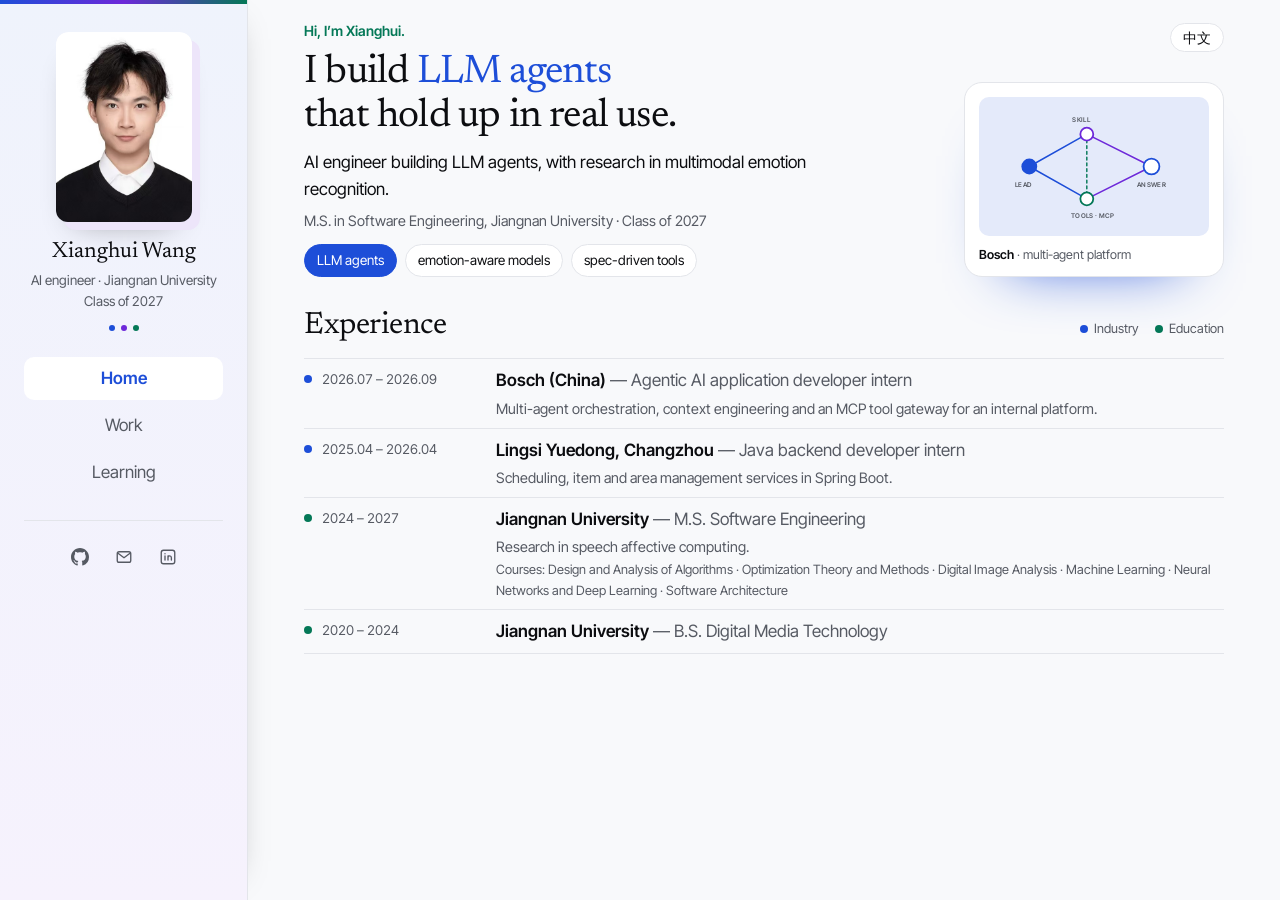
==== index.html @ aaf3a1ec "first manual deploy" ====
<!DOCTYPE html><html lang="en"><head><meta charSet="utf-8"/><link rel="preconnect" href="/" crossorigin=""/><meta name="viewport" content="width=device-width, initial-scale=1"/><link rel="preload" as="image" href="/_next/static/media/portrait.1y5gtfrmp4_jw.jpg"/><link rel="stylesheet" href="/_next/static/chunks/1bu5n1dl63166.css" data-precedence="next"/><link rel="stylesheet" href="/_next/static/chunks/2dbycb2woa4p3.css" data-precedence="next"/><link rel="stylesheet" href="/_next/static/chunks/1-n52dgrf9e6_.css" data-precedence="next"/><link rel="preload" as="script" fetchPriority="low" href="/_next/static/chunks/0hy5urf737ouz.js"/><script src="/_next/static/chunks/2rnhiyucowdvh.js" async=""></script><script src="/_next/static/chunks/0s7mvllxht1mo.js" async=""></script><script src="/_next/static/chunks/turbopack-3-ry682tkyiqk.js" async=""></script><script src="/_next/static/chunks/0umf92h1sb77c.js" async=""></script><script src="/_next/static/chunks/3n5uqfmtfquo1.js" async=""></script><script src="/_next/static/chunks/3w274arkrlxxl.js" async=""></script><script src="/_next/static/chunks/0nka3k83-12p7.js" async=""></script><meta name="theme-color" content="#f8f9fb" media="(prefers-color-scheme: light)"/><meta name="theme-color" content="#0a0b0e" media="(prefers-color-scheme: dark)"/><title>Xianghui Wang</title><meta name="description" content="Xianghui Wang — AI engineer building LLM agents, with research in multimodal emotion recognition. M.S. student in Software Engineering at Jiangnan University, graduating in 2027."/><link rel="canonical" href="https://qingyuxingzhe.github.io/"/><link rel="alternate" hrefLang="en" href="https://qingyuxingzhe.github.io/"/><link rel="alternate" hrefLang="zh-CN" href="https://qingyuxingzhe.github.io/zh/"/><meta property="og:title" content="Xianghui Wang"/><meta property="og:description" content="Xianghui Wang — AI engineer building LLM agents, with research in multimodal emotion recognition. M.S. student in Software Engineering at Jiangnan University, graduating in 2027."/><meta property="og:url" content="https://qingyuxingzhe.github.io/"/><meta property="og:site_name" content="Xianghui Wang"/><meta property="og:locale" content="en_US"/><meta property="og:locale:alternate" content="zh_CN"/><meta property="og:type" content="website"/><meta name="twitter:card" content="summary"/><meta name="twitter:title" content="Xianghui Wang"/><meta name="twitter:description" content="Xianghui Wang — AI engineer building LLM agents, with research in multimodal emotion recognition. M.S. student in Software Engineering at Jiangnan University, graduating in 2027."/><link rel="icon" href="/favicon.ico?favicon.117ezoe8m31dk.ico" sizes="48x48" type="image/x-icon"/><script src="/_next/static/chunks/0cz1d0mv5g_q7.js" noModule=""></script></head><body><div hidden=""><!--$--><!--/$--></div><a href="#main" class="skip-link">Skip to content</a><div class="Asfdza_shell"><aside class="Asfdza_side"><div class="Asfdza_sideIn"><a class="Asfdza_id" href="/"><span class="Asfdza_photo"><img alt="Portrait of Xianghui Wang" width="410" height="574" decoding="async" data-nimg="1" style="color:transparent" src="/_next/static/media/portrait.1y5gtfrmp4_jw.jpg"/></span><span><span class="Asfdza_name">Xianghui Wang</span><span class="Asfdza_role">AI engineer · Jiangnan University<br/>Class of 2027</span><span class="Asfdza_dots" aria-hidden="true"><i></i><i></i><i></i></span></span></a><nav aria-label="Main"><ul class="Asfdza_menu"><li><a aria-current="page" href="/">Home</a></li><li><a href="/work/">Work</a></li><li><a href="/learning/">Learning</a></li></ul></nav><ul class="Asfdza_contact" aria-label="Contact"><li><a href="https://github.com/Qingyuxingzhe" aria-label="GitHub" title="GitHub" rel="me"><svg width="18" height="18" aria-hidden="true" focusable="false" viewBox="0 0 16 16" fill="currentColor"><path d="M8 0C3.58 0 0 3.58 0 8c0 3.54 2.29 6.53 5.47 7.59.4.07.55-.17.55-.38 0-.19-.01-.82-.01-1.49-2.01.37-2.53-.49-2.69-.94-.09-.23-.48-.94-.82-1.13-.28-.15-.68-.52-.01-.53.63-.01 1.08.58 1.23.82.72 1.21 1.87.87 2.33.66.07-.52.28-.87.51-1.07-1.78-.2-3.64-.89-3.64-3.95 0-.87.31-1.59.82-2.15-.08-.2-.36-1.02.08-2.12 0 0 .67-.21 2.2.82.64-.18 1.32-.27 2-.27.68 0 1.36.09 2 .27 1.53-1.04 2.2-.82 2.2-.82.44 1.1.16 1.92.08 2.12.51.56.82 1.27.82 2.15 0 3.07-1.87 3.75-3.65 3.95.29.25.54.73.54 1.48 0 1.07-.01 1.93-.01 2.2 0 .21.15.46.55.38A8.01 8.01 0 0 0 16 8c0-4.42-3.58-8-8-8z"></path></svg></a></li><li><button type="button" class="Asfdza_copy" aria-label="Email 1598369548@qq.com, click to copy" data-copy-email="true"><svg width="18" height="18" aria-hidden="true" focusable="false" viewBox="0 0 24 24" fill="none" stroke="currentColor" stroke-width="1.8" stroke-linecap="round" stroke-linejoin="round"><rect x="3" y="5" width="18" height="14" rx="2.5"></rect><path d="m4 7 8 6 8-6"></path></svg><span class="Asfdza_tip" aria-hidden="true">1598369548@qq.com</span><span class="sr-only" role="status"></span></button></li><li><a href="https://www.linkedin.com/in/%E7%A5%A5%E8%BE%89-%E7%8E%8B-2358bb412/" aria-label="LinkedIn" title="LinkedIn" rel="me"><svg width="18" height="18" aria-hidden="true" focusable="false" viewBox="0 0 24 24" fill="none" stroke="currentColor" stroke-width="1.8" stroke-linecap="round" stroke-linejoin="round"><rect x="3" y="3" width="18" height="18" rx="3"></rect><path d="M8 10.5V16M8 7.6v.1M12 16v-5.5M12 13c0-1.5 1-2.5 2.3-2.5S16.5 11.3 16.5 13v3"></path></svg></a></li></ul></div></aside><div class="Asfdza_content"><div class="Asfdza_topbar"><a class="Asfdza_lang" aria-label="Read this page in Chinese" hrefLang="zh-CN" data-lang-switch="true" href="/zh/">中文</a></div><main id="main"><section class="rCrioW_hero" aria-labelledby="hero-title"><div><p class="rCrioW_eyebrow">Hi, I’m Xianghui.</p><h1 id="hero-title" class="rCrioW_title"><span class="sr-only">I build LLM agents, emotion-aware models and spec-driven tools that hold up in real use.</span><span aria-hidden="true">I build<!-- --> <span class="rCrioW_rot"><span class="rCrioW_in">LLM agents</span><span class="rCrioW_word">emotion-aware models</span><span class="rCrioW_word">spec-driven tools</span></span><br/>that hold up in real use.</span></h1><p class="rCrioW_positioning">AI engineer building LLM agents, with research in multimodal emotion recognition.</p><p class="rCrioW_school">M.S. in Software Engineering, Jiangnan University · Class of 2027</p><div class="rCrioW_chips" role="group" aria-label="What I build"><button type="button" aria-pressed="true">LLM agents</button><button type="button" aria-pressed="false">emotion-aware models</button><button type="button" aria-pressed="false">spec-driven tools</button></div></div><div class="rCrioW_panel"><div class="rCrioW_scene rCrioW_on"><svg viewBox="0 0 320 200" preserveAspectRatio="xMidYMid slice" aria-hidden="true"><rect width="320" height="200" fill="var(--tint1)"></rect><g fill="none" stroke-width="2" stroke-linecap="round"><path stroke="var(--c1)" d="M70 100 L150 55 M70 100 L150 145"></path><path stroke="var(--c2)" d="M150 55 L240 100 M150 145 L240 100"></path><path stroke="var(--c3)" stroke-dasharray="4 4" d="M150 55 L150 145"></path></g><circle cx="70" cy="100" r="11" fill="var(--c1)"></circle><circle cx="150" cy="55" r="9" fill="var(--surface)" stroke="var(--c2)" stroke-width="2.5"></circle><circle cx="150" cy="145" r="9" fill="var(--surface)" stroke="var(--c3)" stroke-width="2.5"></circle><circle cx="240" cy="100" r="11" fill="var(--surface)" stroke="var(--c1)" stroke-width="2.5"></circle><text class="ApdiJa_lbl" x="50" y="128">LEAD</text><text class="ApdiJa_lbl" x="130" y="38">SKILL</text><text class="ApdiJa_lbl" x="128" y="172">TOOLS · MCP</text><text class="ApdiJa_lbl" x="220" y="128">ANSWER</text></svg><p class="rCrioW_cap"><b>Bosch</b> · <!-- -->multi-agent platform</p></div><div class="rCrioW_scene"><svg viewBox="0 0 320 200" preserveAspectRatio="xMidYMid slice" aria-hidden="true"><rect width="320" height="200" fill="var(--tint1)"></rect><path fill="none" stroke="var(--c1)" stroke-width="2.2" stroke-linecap="round" d="M0 100 C20 70 35 130 55 100 S90 60 110 100 140 140 160 100 195 55 215 100 250 140 270 100 300 75 320 100"></path><path fill="none" stroke="var(--c2)" stroke-width="2.2" stroke-linecap="round" d="M0 108 C40 100 70 112 110 106 S170 70 200 120 260 110 320 104"></path><circle cx="200" cy="112" r="5" fill="var(--c3)"></circle><text class="ApdiJa_lbl" x="16" y="34">HOW IT SOUNDS</text><text class="ApdiJa_lbl" x="16" y="182">WHAT IS SAID</text></svg><p class="rCrioW_cap"><b>CASER</b> · <!-- -->where tone and words disagree</p></div><div class="rCrioW_scene"><svg viewBox="0 0 320 200" preserveAspectRatio="xMidYMid slice" aria-hidden="true"><rect width="320" height="200" fill="var(--tint1)"></rect><g fill="none" stroke-width="2" stroke-linecap="round" stroke-linejoin="round"><rect x="24" y="60" width="74" height="80" rx="8" stroke="var(--c1)"></rect><rect x="124" y="60" width="74" height="80" rx="8" stroke="var(--c2)"></rect><rect x="224" y="60" width="74" height="80" rx="8" stroke="var(--c3)"></rect><path stroke="var(--muted)" d="M98 100h26M198 100h26"></path><path stroke="var(--c1)" d="M38 82h46M38 98h36M38 114h42"></path><path stroke="var(--c2)" d="M140 96l8 8 16-18"></path><path stroke="var(--c3)" d="M240 96l8 8 16-18"></path></g><text class="ApdiJa_lbl" x="44" y="160">SPEC</text><text class="ApdiJa_lbl" x="142" y="160">TASKS</text><text class="ApdiJa_lbl" x="243" y="160">TESTS</text></svg><p class="rCrioW_cap"><b>How I work</b> · <!-- -->spec → tasks → tests</p></div></div></section><section class="rCrioW_experience" aria-labelledby="experience-title"><div class="rCrioW_experienceHead"><h2 id="experience-title" class="rCrioW_h2">Experience</h2><p class="rCrioW_legend"><span class="rCrioW_industry">Industry</span><span class="rCrioW_education">Education</span></p></div><ul class="rCrioW_timeline"><li class="rCrioW_industry"><span class="rCrioW_when">2026.07 – 2026.09</span><div><b>Bosch (China)</b> <span class="rCrioW_role">— <!-- -->Agentic AI application developer intern</span><p>Multi-agent orchestration, context engineering and an MCP tool gateway for an internal platform.</p></div></li><li class="rCrioW_industry"><span class="rCrioW_when">2025.04 – 2026.04</span><div><b>Lingsi Yuedong, Changzhou</b> <span class="rCrioW_role">— <!-- -->Java backend developer intern</span><p>Scheduling, item and area management services in Spring Boot.</p></div></li><li class="rCrioW_education"><span class="rCrioW_when">2024 – 2027</span><div><b>Jiangnan University</b> <span class="rCrioW_role">— <!-- -->M.S. Software Engineering</span><p>Research in speech affective computing.</p><p class="rCrioW_courses">Courses: Design and Analysis of Algorithms · Optimization Theory and Methods · Digital Image Analysis · Machine Learning · Neural Networks and Deep Learning · Software Architecture</p></div></li><li class="rCrioW_education"><span class="rCrioW_when">2020 – 2024</span><div><b>Jiangnan University</b> <span class="rCrioW_role">— <!-- -->B.S. Digital Media Technology</span></div></li></ul></section><!--$--><!--/$--></main></div></div><script id="_R_">(globalThis["TURBOPACK"] || (globalThis["TURBOPACK"] = [])).push({"otherChunks":["static/chunks/0hy5urf737ouz.js","static/chunks/2rnhiyucowdvh.js","static/chunks/0s7mvllxht1mo.js"],"runtimeModuleIds":[94553]});</script><script src="/_next/static/chunks/0hy5urf737ouz.js" async=""></script><script>(self.__next_f=self.__next_f||[]).push([0])</script><script>self.__next_f.push([1,"1:\"$Sreact.fragment\"\n2:\"/_next/static/chunks/0umf92h1sb77c.js\"\n3:I[39756,[\"$2\"],\"default\"]\n4:I[37457,[\"$2\"],\"default\"]\n5:\"/_next/static/chunks/3n5uqfmtfquo1.js\"\n6:\"/_next/static/chunks/3w274arkrlxxl.js\"\n7:I[22016,[\"$2\",\"$5\",\"$6\"],\"\"]\n8:I[5500,[\"$2\",\"$5\",\"$6\"],\"Image\"]\n9:I[42724,[\"$2\",\"$5\",\"$6\"],\"Nav\"]\na:I[52020,[\"$2\",\"$5\",\"$6\"],\"CopyEmail\"]\nb:I[41885,[\"$2\",\"$5\",\"$6\"],\"LangSwitch\"]\n13:I[68027,[\"$2\"],\"default\",1]\n:HL[\"/_next/static/chunks/1bu5n1dl63166.css\",\"style\"]\n:HL[\"/_next/static/chunks/2dbycb2woa4p3.css\",\"style\"]\n:HC[\"/\",\"\"]\n:HL[\"/_next/static/chunks/1-n52dgrf9e6_.css\",\"style\"]\n10:[[\"children\",{\"s\":\"__PAGE__\",\"h\":512,\"d\":{\"r\":\"$L11\",\"p\":false,\"v\":null}}]]\ne:[[\"children\",{\"s\":\"(en)\",\"h\":512,\"d\":{\"r\":\"$Lf\",\"p\":false,\"v\":null},\"c\":\"$Q10\"}]]\n0:{\"P\":null,\"c\":[\"\",\"\"],\"q\":\"\",\"i\":false,\"t\":{\"t\":{\"s\":\"\",\"h\":528,\"d\":{\"r\":[\"$\",\"$1\",\"c\",{\"children\":[[[\"$\",\"link\",\"0\",{\"rel\":\"stylesheet\",\"href\":\"/_next/static/chunks/1bu5n1dl63166.css\",\"precedence\":\"next\",\"crossOrigin\":\"$undefined\",\"nonce\":\"$undefined\"}],[\"$\",\"script\",\"script-0\",{\"src\":\"/_next/static/chunks/0umf92h1sb77c.js\",\"async\":true,\"nonce\":\"$undefined\"}]],[\"$\",\"html\",null,{\"lang\":\"en\",\"children\":[\"$\",\"body\",null,{\"children\":[\"$\",\"$L3\",null,{\"parallelRouterKey\":\"children\",\"error\":\"$undefined\",\"errorStyles\":\"$undefined\",\"errorScripts\":\"$undefined\",\"template\":[\"$\",\"$L4\",null,{}],\"templateStyles\":\"$undefined\",\"templateScripts\":\"$undefined\",\"notFound\":[[[\"$\",\"a\",null,{\"href\":\"#main\",\"className\":\"skip-link\",\"children\":\"Skip to content\"}],[\"$\",\"div\",null,{\"className\":\"Asfdza_shell\",\"children\":[[\"$\",\"aside\",null,{\"className\":\"Asfdza_side\",\"children\":[\"$\",\"div\",null,{\"className\":\"Asfdza_sideIn\",\"children\":[[\"$\",\"$L7\",null,{\"href\":\"/\",\"className\":\"Asfdza_id\",\"children\":[[\"$\",\"span\",null,{\"className\":\"Asfdza_photo\",\"children\":[\"$\",\"$L8\",null,{\"src\":{\"src\":\"/_next/static/media/portrait.1y5gtfrmp4_jw.jpg\",\"width\":410,\"height\":574,\"blurWidth\":6,\"blurHeight\":8,\"blurDataURL\":\"[data-uri]\"},\"alt\":\"Portrait of Xianghui Wang\",\"sizes\":\"136px\",\"priority\":true}]}],[\"$\",\"span\",null,{\"children\":[[\"$\",\"span\",null,{\"className\":\"Asfdza_name\",\"children\":\"Xianghui Wang\"}],[\"$\",\"span\",null,{\"className\":\"Asfdza_role\",\"children\":[\"AI engineer · Jiangnan University\",[\"$\",\"br\",null,{}],\"Class of 2027\"]}],[\"$\",\"span\",null,{\"className\":\"Asfdza_dots\",\"aria-hidden\":\"true\",\"children\":[[\"$\",\"i\",null,{}],[\"$\",\"i\",null,{}],[\"$\",\"i\",null,{}]]}]]}]]}],[\"$\",\"$L9\",null,{\"locale\":\"en\"}],[\"$\",\"ul\",null,{\"className\":\"Asfdza_contact\",\"aria-label\":\"Contact\",\"children\":[[\"$\",\"li\",null,{\"children\":[\"$\",\"a\",null,{\"href\":\"https://github.com/Qingyuxingzhe\",\"aria-label\":\"GitHub\",\"title\":\"GitHub\",\"rel\":\"me\",\"children\":[\"$\",\"svg\",null,{\"width\":18,\"height\":18,\"aria-hidden\":true,\"focusable\":false,\"viewBox\":\"0 0 16 16\",\"fill\":\"currentColor\",\"children\":[\"$\",\"path\",null,{\"d\":\"M8 0C3.58 0 0 3.58 0 8c0 3.54 2.29 6.53 5.47 7.59.4.07.55-.17.55-.38 0-.19-.01-.82-.01-1.49-2.01.37-2.53-.49-2.69-.94-.09-.23-.48-.94-.82-1.13-.28-.15-.68-.52-.01-.53.63-.01 1.08.58 1.23.82.72 1.21 1.87.87 2.33.66.07-.52.28-.87.51-1.07-1.78-.2-3.64-.89-3.64-3.95 0-.87.31-1.59.82-2.15-.08-.2-.36-1.02.08-2.12 0 0 .67-.21 2.2.82.64-.18 1.32-.27 2-.27.68 0 1.36.09 2 .27 1.53-1.04 2.2-.82 2.2-.82.44 1.1.16 1.92.08 2.12.51.56.82 1.27.82 2.15 0 3.07-1.87 3.75-3.65 3.95.29.25.54.73.54 1.48 0 1.07-.01 1.93-.01 2.2 0 .21.15.46.55.38A8.01 8.01 0 0 0 16 8c0-4.42-3.58-8-8-8z\"}]}]}]}],[\"$\",\"li\",null,{\"children\":[\"$\",\"$La\",null,{\"locale\":\"en\",\"email\":\"1598369548@qq.com\"}]}],[\"$\",\"li\",null,{\"children\":[\"$\",\"a\",null,{\"href\":\"https://www.linkedin.com/in/%E7%A5%A5%E8%BE%89-%E7%8E%8B-2358bb412/\",\"aria-label\":\"LinkedIn\",\"title\":\"LinkedIn\",\"rel\":\"me\",\"children\":[\"$\",\"svg\",null,{\"width\":18,\"height\":18,\"aria-hidden\":true,\"focusable\":false,\"viewBox\":\"0 0 24 24\",\"fill\":\"none\",\"stroke\":\"currentColor\",\"strokeWidth\":\"1.8\",\"strokeLinecap\":\"round\",\"strokeLinejoin\":\"round\",\"children\":[[\"$\",\"rect\",null,{\"x\":\"3\",\"y\":\"3\",\"width\":\"18\",\"height\":\"18\",\"rx\":\"3\"}],[\"$\",\"path\",null,{\"d\":\"M8 10.5V16M8 7.6v.1M12 16v-5.5M12 13c0-1.5 1-2.5 2.3-2.5S16.5 11.3 16.5 13v3\"}]]}]}]}]]}]]}]}],[\"$\",\"div\",null,{\"className\":\"Asfdza_content\",\"children\":[[\"$\",\"div\",null,{\"className\":\"Asfdza_topbar\",\"children\":[\"$\",\"$Lb\",null,{\"locale\":\"en\",\"home\":true}]}],\"$Lc\"]}]]}]],[\"$Ld\"]],\"forbidden\":\"$undefined\",\"unauthorized\":\"$undefined\"}]}]}]]}],\"p\":false,\"v\":null},\"c\":\"$Qe\"},\"h\":{\"r\":\"$L12\",\"p\":false,\"v\":null}},\"m\":\"$undefined\",\"G\":[\"$13\",[\"$L14\"]],\"S\":true,\"r\":\"$undefined\",\"s\":\"$undefined\",\"a\":\"$undefined\",\"l\":\"$undefined\",\"p\":\"$undefined\",\"d\":\"$undefined\",\"b\":\"WrzhSjqEbuqi_wZ57VYuS\"}\n18:\"/_next/static/chunks/0nka3k83-12p7.js\"\n19:I[92349,[\"$2\",\"$5\",\"$6\",\"$18\"],\"Hero\"]\n1a:I[97367,[\"$2\"],\"OutletBoundary\"]\n1b:\"$Sreact.suspense\"\n1d:\"ViewportBoundary\"\n1e:I[97367,[\"$2\"],\"$1d\"]\n20:\"MetadataBoundary\"\n21:I[97367,[\"$2\"],\"$20\"]\nc:[\"$\",\"main\",null,{\"id\":\"main\",\"children\":[\"$\",\"section\",null,{\"style\":{\"padding\":\"3rem 0\"},\"children\":[[\"$\",\"h1\",null,{\"children\":\"Page not found\"}],[\"$\",\"p\",null,{\"children\":\"The page you’re looking for doesn’t exist or has moved.\"}],[\"$\",\"p\",null,{\"children\":[\"$\",\"$L7\",null,{\"href\":\"/\",\"children\":\"Back to home\"}]}],[\"$\",\"div\",null,{\"lang\":\"zh-CN\",\"children\":[[\"$\",\"h2\",null,{\"children\":\"页面不存在\"}],[\"$\",\"p\",null,{\"children\":\"你要找的页面不存在，或者已经移动。\"}],[\"$\",\"p\",null,{\"children\":[\"$\",\"$L7\",null,{\"href\":\"/zh/\",\"children\":\"返回中文首页\"}]}]]}]]}]}]\nd:[\"$\",\"link\",\"0\",{\"rel\":\"stylesheet\",\"href\":\"/_next/static/chunks/2dbycb2woa4p3.css\",\"precedence\":\"next\",\"crossOrigin\":\"$undefined\",\"nonce\":\"$undefined\"}]\nf:[\"$\",\"$1\",\"c\",{\"children\":[[[\"$\",\"link\",\"0\",{\"rel\":\"stylesheet\",\"href\":\"/_next/static/chunks/2dbycb2woa4p3.css\",\"precedence\":\"next\",\"crossOrigin\":\"$undefined\",\"nonce\":\"$undefined\"}],[\"$\",\"script\",\"script-0\",{\"src\":\"/_next/static/chunks/3n5uqfmtfquo1.js\",\"async\":true,\"nonce\":\"$undefined\"}],[\"$\",\"script\",\"script-1\",{\"src\":\"/_next/static/chunks/3w274arkrlxxl.js\",\"async\":true,\"nonce\":\"$undefined\"}]],[[\"$\",\"a\",null,{\"href\":\"#main\",\"className\":\"skip-link\",\"children\":\"Skip to content\"}],[\"$\",\"div\",null,{\"className\":\"Asfdza_shell\",\"children\":[[\"$\",\"aside\",null,{\"className\":\"Asfdza_side\",\"children\":[\"$\",\"div\",null,{\"className\":\"Asfdza_sideIn\",\"children\":[[\"$\",\"$L7\",null,{\"href\":\"/\",\"className\":\"Asfdza_id\",\"children\":[[\"$\",\"span\",null,{\"className\":\"Asfdza_photo\",\"children\":[\"$\",\"$L8\",null,{\"src\":\"$0:t:t:d:r:props:children:1:props:children:props:children:props:notFound:0:1:props:children:0:props:children:props:children:0:props:children:0:props:children:props:src\",\"alt\":\"Portrait of Xianghui Wang\",\"sizes\":\"136px\",\"priority\":true}]}],[\"$\",\"span\",null,{\"children\":[[\"$\",\"span\",null,{\"className\":\"Asfdza_name\",\"children\":\"Xianghui Wang\"}],[\"$\",\"span\",null,{\"className\":\"Asfdza_role\",\"children\":[\"AI engineer · Jiangnan University\",[\"$\",\"br\",null,{}],\"Class of 2027\"]}],[\"$\",\"span\",null,{\"className\":\"Asfdza_dots\",\"aria-hidden\":\"true\",\"children\":[[\"$\",\"i\",null,{}],[\"$\",\"i\",null,{}],[\"$\",\"i\",null,{}]]}]]}]]}],[\"$\",\"$L9\",null,{\"locale\":\"en\"}],[\"$\",\"ul\",null,{\"className\":\"Asfdza_contact\",\"aria-label\":\"Contact\",\"children\":[[\"$\",\"li\",null,{\"children\":[\"$\",\"a\",null,{\"href\":\"https://github.com/Qingyuxingzhe\",\"aria-label\":\"GitHub\",\"title\":\"GitHub\",\"rel\":\"me\",\"children\":[\"$\",\"svg\",null,{\"width\":18,\"height\":18,\"aria-hidden\":true,\"focusable\":false,\"viewBox\":\"0 0 16 16\",\"fill\":\"currentColor\",\"children\":[\"$\",\"path\",null,{\"d\":\"M8 0C3.58 0 0 3.58 0 8c0 3.54 2.29 6.53 5.47 7.59.4.07.55-.17.55-.38 0-.19-.01-.82-.01-1.49-2.01.37-2.53-.49-2.69-.94-.09-.23-.48-.94-.82-1.13-.28-.15-.68-.52-.01-.53.63-.01 1.08.58 1.23.82.72 1.21 1.87.87 2.33.66.07-.52.28-.87.51-1.07-1.78-.2-3.64-.89-3.64-3.95 0-.87.31-1.59.82-2.15-.08-.2-.36-1.02.08-2.12 0 0 .67-.21 2.2.82.64-.18 1.32-.27 2-.27.68 0 1.36.09 2 .27 1.53-1.04 2.2-.82 2.2-.82.44 1.1.16 1.92.08 2.12.51.56.82 1.27.82 2.15 0 3.07-1.87 3.75-3.65 3.95.29.25.54.73.54 1.48 0 1.07-.01 1.93-.01 2.2 0 .21.15.46.55.38A8.01 8.01 0 0 0 16 8c0-4.42-3.58-8-8-8z\"}]}]}]}],[\"$\",\"li\",null,{\"children\":[\"$\",\"$La\",null,{\"locale\":\"en\",\"email\":\"1598369548@qq.com\"}]}],[\"$\",\"li\",null,{\"children\":[\"$\",\"a\",null,{\"href\":\"https://www.linkedin.com/in/%E7%A5%A5%E8%BE%89-%E7%8E%8B-2358bb412/\",\"aria-label\":\"LinkedIn\",\"title\":\"LinkedIn\",\"rel\":\"me\",\"children\":[\"$\",\"svg\",null,{\"width\":18,\"height\":18,\"aria-hidden\":true,\"focusable\":false,\"viewBox\":\"0 0 24 24\",\"fill\":\"none\",\"stroke\":\"currentColor\",\"strokeWidth\":\"1.8\",\"strokeLinecap\":\"round\",\"strokeLinejoin\":\"round\",\"children\":[[\"$\",\"rect\",null,{\"x\":\"3\",\"y\":\"3\",\"width\":\"18\",\"height\":\"18\",\"rx\":\"3\"}],[\"$\",\"path\",null,{\"d\":\"M8 10.5V16M8 7.6v.1M12 16v-5.5M12 13c0-1.5 1-2.5 2.3-2.5S16.5 11.3 16.5 13v3\"}]]}]}]}]]}]]}]}],[\"$\",\"div\",null,{\"className\":\"Asfdza_content\",\"children\":[[\"$\",\"div\",null,{\"className\":\"Asfdza_topbar\",\"children\":[\"$\",\"$Lb\",null,{\"locale\":\"en\",\"home\":false}]}],[\"$\",\"main\",null,{\"id\":\"main\",\"children\":[\"$\",\"$L3\",null,{\"parallelRouterKey\":\"children\",\"error\":\"$undefined\",\"errorStyles\":\"$undefined\",\"errorScripts\":\"$undefined\",\"template\":[\"$\",\"$L4\",null,{}],\"templateStyles\":\"$undefined\",\"templateScripts\":\"$undefined\",\"notFound\":[[[\"$\",\"a\",null,{\"href\":\"#main\",\"className\":\"skip-link\",\"children\":\"Skip to content\"}],[\"$\",\"div\",null,{\"className\":\"Asfdza_shell\",\"children\":[[\"$\",\"aside\",null,{\"className\":\"Asfdza_side\",\"children\":[\"$\",\"div\",null,{\"className\":\"Asfdza_sideIn\",\"children\":[[\"$\",\"$L7\",null,{\"href\":\"/\",\"className\":\"Asfdza_id\",\"children\":[[\"$\",\"span\",null,{\"className\":\"Asfdza_photo\",\"children\":[\"$\",\"$L8\",null,{\"src\":\"$0:t:t:d:r:props:children:1:props:children:props:children:props:notFound:0:1:props:children:0:props:children:props:children:0:props:children:0:props:children:props:src\",\"alt\":\"Portrait of Xianghui Wang\",\"sizes\":\"136px\",\"priority\":true}]}],[\"$\",\"span\",null,{\"children\":[[\"$\",\"span\",null,{\"className\":\"Asfdza_name\",\"children\":\"Xianghui Wang\"}],[\"$\",\"span\",null,{\"className\":\"Asfdza_role\",\"children\":[\"AI engineer · Jiangnan University\",[\"$\",\"br\",null,{}],\"Class of 2027\"]}],[\"$\",\"span\",null,{\"className\":\"Asfdza_dots\",\"aria-hidden\":\"true\",\"children\":[[\"$\",\"i\",null,{}],[\"$\",\"i\",null,{}],[\"$\",\"i\",null,{}]]}]]}]]}],[\"$\",\"$L9\",null,{\"locale\":\"en\"}],[\"$\",\"ul\",null,{\"className\":\"Asfdza_contact\",\"aria-label\":\"Contact\",\"children\":[[\"$\",\"li\",null,{\"children\":[\"$\",\"a\",null,{\"href\":\"https://github.com/Qingyuxingzhe\",\"aria-label\":\"GitHub\",\"title\":\"GitHub\",\"rel\":\"me\",\"children\":[\"$\",\"svg\",null,{\"width\":18,\"height\":18,\"aria-hidden\":true,\"focusable\":false,\"viewBox\":\"0 0 16 16\",\"fill\":\"currentColor\",\"children\":[\"$\",\"path\",null,{\"d\":\"M8 0C3.58 0 0 3.58 0 8c0 3.54 2.29 6.53 5.47 7.59.4.07.55-.17.55-.38 0-.19-.01-.82-.01-1.49-2.01.37-2.53-.49-2.69-.94-.09-.23-.48-.94-.82-1.13-.28-.15-.68-.52-.01-.53.63-.01 1.08.58 1.23.82.72 1.21 1.87.87 2.33.66.07-.52.28-.87.51-1.07-1.78-.2-3.64-.89-3.64-3.95 0-.87.31-1.59.82-2.15-.08-.2-.36-1.02.08-2.12 0 0 .67-.21 2.2.82.64-.18 1.32-.27 2-.27.68 0 1.36.09 2 .27 1.53-1.04 2.2-.82 2.2-.82.44 1.1.16 1.92.08 2.12.51.56.82 1.27.82 2.15 0 3.07-1.87 3.75-3.65 3.95.29.25.54.73.54 1.48 0 1.07-.01 1.93-.01 2.2 0 .21.15.46.55.38A8.01 8.01 0 0 0 16 8c0-4.42-3.58-8-8-8z\"}]}]}]}],\"$L15\",\"$L16\"]}]]}]}],\"$L17\"]}]],[]],\"forbidden\":\"$undefined\",\"unauthorized\":\"$undefined\"}]}]]}]]}]]]}]\n11:[\"$\",\"$1\",\"c\",{\"children\":[[[\"$\",\"$L19\",null,{\"locale\":\"en\"}],[\"$\",\"section\",null,{\"className\":\"rCrioW_experience\",\"aria-labelledby\":\"experience-title\",\"children\":[[\"$\",\"div\",null,{\"className\":\"rCrioW_experienceHead\",\"children\":[[\"$\",\"h2\",null,{\"id\":\"experience-title\",\"className\":\"rCrioW_h2\",\"children\":\"Experience\"}],[\"$\",\"p\",null,{\"className\":\"rCrioW_legend\",\"children\":[[\"$\",\"span\",null,{\"className\":\"rCrioW_industry\",\"children\":\"Industry\"}],[\"$\",\"span\",null,{\"className\":\"rCrioW_education\",\"children\":\"Education\"}]]}]]}],[\"$\",\"ul\",null,{\"className\":\"rCrioW_timeline\",\"children\":[[\"$\",\"li\",\"2026.07 – 2026.09Bosch (China)\",{\"className\":\"rCrioW_industry\",\"children\":[[\"$\",\"span\",null,{\"className\":\"rCrioW_when\",\"children\":\"2026.07 – 2026.09\"}],[\"$\",\"div\",null,{\"children\":[[\"$\",\"b\",null,{\"children\":\"Bosch (China)\"}],\" \",[\"$\",\"span\",null,{\"className\":\"rCrioW_role\",\"children\":[\"— \",\"Agentic AI application developer intern\"]}],[\"$\",\"p\",null,{\"children\":\"Multi-agent orchestration, context engineering and an MCP tool gateway for an internal platform.\"}],\"\"]}]]}],[\"$\",\"li\",\"2025.04 – 2026.04Lingsi Yuedong, Changzhou\",{\"className\":\"rCrioW_industry\",\"children\":[[\"$\",\"span\",null,{\"className\":\"rCrioW_when\",\"children\":\"2025.04 – 2026.04\"}],[\"$\",\"div\",null,{\"children\":[[\"$\",\"b\",null,{\"children\":\"Lingsi Yuedong, Changzhou\"}],\" \",[\"$\",\"span\",null,{\"className\":\"rCrioW_role\",\"children\":[\"— \",\"Java backend developer intern\"]}],[\"$\",\"p\",null,{\"children\":\"Scheduling, item and area management services in Spring Boot.\"}],\"\"]}]]}],[\"$\",\"li\",\"2024 – 2027Jiangnan University\",{\"className\":\"rCrioW_education\",\"children\":[[\"$\",\"span\",null,{\"className\":\"rCrioW_when\",\"children\":\"2024 – 2027\"}],[\"$\",\"div\",null,{\"children\":[[\"$\",\"b\",null,{\"children\":\"Jiangnan University\"}],\" \",[\"$\",\"span\",null,{\"className\":\"rCrioW_role\",\"children\":[\"— \",\"M.S. Software Engineering\"]}],[\"$\",\"p\",null,{\"children\":\"Research in speech affective computing.\"}],[\"$\",\"p\",null,{\"className\":\"rCrioW_courses\",\"children\":\"Courses: Design and Analysis of Algorithms · Optimization Theory and Methods · Digital Image Analysis · Machine Learning · Neural Networks and Deep Learning · Software Architecture\"}]]}]]}],[\"$\",\"li\",\"2020 – 2024Jiangnan University\",{\"className\":\"rCrioW_education\",\"children\":[[\"$\",\"span\",null,{\"className\":\"rCrioW_when\",\"children\":\"2020 – 2024\"}],[\"$\",\"div\",null,{\"children\":[[\"$\",\"b\",null,{\"children\":\"Jiangnan University\"}],\" \",[\"$\",\"span\",null,{\"className\":\"rCrioW_role\",\"children\":[\"— \",\"B.S. Digital Media Technology\"]}],\"\",\"\"]}]]}]]}]]}]],[[\"$\",\"link\",\"0\",{\"rel\":\"stylesheet\",\"href\":\"/_next/static/chunks/1-n52dgrf9e6_.css\",\"precedence\":\"next\",\"crossOrigin\":\"$undefined\",\"nonce\":\"$undefined\"}],[\"$\",\"script\",\"script-0\",{\"src\":\"/_next/static/chunks/0nka3k83-12p7.js\",\"async\":true,\"nonce\":\"$undefined\"}]],[\"$\",\"$L1a\",null,{\"children\":[\"$\",\"$1b\",null,{\"name\":\"Next.MetadataOutlet\",\"children\":\"$@1c\"}]}]]}]\n12:[\"$\",\"$1\",\"h\",{\"children\":[null,[\"$\",\"$L1e\",null,{\"children\":\"$L1f\"}],[\"$\",\"$L21\",null,{\"children\":[[\"$\",\"div\",null,{\"hidden\":true,\"children\":[\"$\",\"$1b\",null,{\"name\":\"Next.Metadata\",\"children\":\"$L22\"}]}],null]}],null]}]\n14:[\"$\",\"link\",\"0\",{\"rel\":\"stylesheet\",\"href\":\"/_next/static/chunks/1bu5n1dl63166.css\",\"precedence\":\"next\",\"crossOrigin\":\"$undefined\",\"nonce\":\"$undefined\"}]\n15:[\"$\",\"li\",null,{\"children\":[\"$\",\"$La\",null,{\"locale\":\"en\",\"email\":\"1598369548@qq.com\"}]}]\n16:[\"$\",\"li\",null,{\"children\":[\"$\",\"a\",null,{\"href\":\"https://www.linkedin.com/in/%E7%A5%A5%E8%BE%89-%E7%8E%8B-2358bb412/\",\"aria-label\":\"LinkedIn\",\"title\":\"LinkedIn\",\"rel\":\"me\",\"children\":[\"$\",\"svg\",null,{\"width\":18,\"height\":18,\"aria-hidden\":true,\"focusable\":false,\"viewBox\":\"0 0 24 24\",\"fill\":\"none\",\"stroke\":\"currentColor\",\"strokeWidth\":\"1.8\",\"strokeLinecap\":\"round\",\"strokeLinejoin\":\"round\",\"children\":[[\"$\",\"rect\",null,{\"x\":\"3\",\"y\":\"3\",\"width\":\"18\",\"height\":\"18\",\"rx\":\"3\"}],[\"$\",\"path\",null,{\"d\":\"M8 10.5V16M8 7.6v.1M12 16v-5.5M12 13c0-1.5 1-2.5 2.3-2.5S16.5 11.3 16.5 13v3\"}]]}]}]}]\n17:[\"$\",\"div\",null,{\"className\":\"Asfdza_content\",\"children\":[[\"$\",\"div\",null,{\"className\":\"Asfdza_topbar\",\"children\":[\"$\",\"$Lb\",null,{\"locale\":\"en\",\"home\":true}]}],[\"$\",\"main\",null,{\"id\":\"main\",\"children\":[\"$\",\"section\",null,{\"style\":{\"padding\":\"3rem 0\"},\"children\":[[\"$\",\"h1\",null,{\"children\":\"Page not found\"}],[\"$\",\"p\",null,{\"children\":\"The page you’re looking for doesn’t exist or has moved.\"}],[\"$\",\"p\",null,{\"children\":[\"$\",\"$L7\",null,{\"href\":\"/\",\"children\":\"Back to home\"}]}],[\"$\",\"div\",null,{\"lang\":\"zh-CN\",\"children\":[[\"$\",\"h2\",null,{\"children\":\"页面不存在\"}],[\"$\",\"p\",null,{\"children\":\"你要找的页面不存在，或者已经移动。\"}],[\"$\",\"p\",null,{\"children\":[\"$\",\"$L7\",null,{\"href\":\"/zh/\",\"children\":\"返回中文首页\"}]}]]}]]}]}]]}]\n1f:[[\"$\",\"meta\",\"0\",{\"charSet\":\"utf-8\"}],[\"$\",\"meta\",\"1\",{\"name\":\"viewport\",\"content\":\"width=device-width, initial-scale=1\"}],[\"$\",\"meta\",\"2\",{\"name\":\"theme-color\",\"content\":\"#f8f9fb\",\"media\":\"(prefers-color-scheme: light)\"}],[\"$\",\"meta\",\"3\",{\"name\":\"theme-color\",\"content\":\"#0a0b0e\",\"media\":\"(prefers-color-scheme: dark)\"}]]\n23:I[27201,[\"$2\"],\"IconMark\"]\n1c:null\n22:[[\"$\",\"title\",\"0\",{\"children\":\"Xianghui Wang\"}],[\"$\",\"meta\",\"1\",{\"name\":\"description\",\"content\":\"Xianghui Wang — AI engineer building LLM agents, with research in multimodal emotion recognition. M.S. student in Software Engineering at Jiangnan University, graduating in 2027.\"}],[\"$\",\"link\",\"2\",{\"rel\":\"canonical\",\"href\":\"https://qingyuxingzhe.github.io/\"}],[\"$\",\"link\",\"3\",{\"rel\":\"alternate\",\"hrefLang\":\"en\",\"href\":\"https://qingyuxingzhe.github.io/\"}],[\"$\",\"link\",\"4\",{\"rel\":\"alternate\",\"hrefLang\":\"zh-CN\",\"href\":\"https://qingyuxingzhe.github.io/zh/\"}],[\"$\",\"meta\",\"5\",{\"property\":\"og:title\",\"content\":\"Xianghui Wang\"}],[\"$\",\"meta\",\"6\",{\"property\":\"og:description\",\"content\":\"Xianghui Wang — AI engineer building LLM agents, with research in multimodal emotion recognition. M.S. student in Software Engineering at Jiangnan University, graduating in 2027.\"}],[\"$\",\"meta\",\"7\",{\"property\":\"og:url\",\"content\":\"https://qingyuxingzhe.github.io/\"}],[\"$\",\"meta\",\"8\",{\"property\":\"og:site_name\",\"content\":\"Xianghui Wang\"}],[\"$\",\"meta\",\"9\",{\"property\":\"og:locale\",\"content\":\"en_US\"}],[\"$\",\"meta\",\"10\",{\"property\":\"og:locale:alternate\",\"content\":\"zh_CN\"}],[\"$\",\"meta\",\"11\",{\"property\":\"og:type\",\"content\":\"website\"}],[\"$\",\"meta\",\"12\",{\"name\":\"twitter:card\",\"content\":\"summary\"}],[\"$\",\"meta\",\"13\",{\"name\":\"twitter:title\",\"content\":\"Xianghui Wang\"}],[\"$\",\"meta\",\"14\",{\"name\":\"twitter:description\",\"content\":\"Xianghui Wang — AI engineer building LLM agents, with research in multimodal emotion recognition. M.S. student in Software Engineering at Jiangnan University, graduating in 2027.\"}],[\"$\",\"link\",\"15\",{\"rel\":\"icon\",\"href\":\"/favicon.ico?favicon.117ezoe8m31dk.ico\",\"sizes\":\"48x48\",\"type\":\"image/x-icon\"}],[\"$\",\"$L23\",\"16\",{}]]\n"])</script></body></html>
---- _next/static/chunks/1bu5n1dl63166.css ----
@font-face{font-family:Inter Tight Variable;font-style:normal;font-display:swap;font-weight:100 900;src:url(../media/inter-tight-cyrillic-ext-wght-normal.2sud5ad24ntvb.woff2)format("woff2-variations");unicode-range:U+460-52F,U+1C80-1C8A,U+20B4,U+2DE0-2DFF,U+A640-A69F,U+FE2E-FE2F}@font-face{font-family:Inter Tight Variable;font-style:normal;font-display:swap;font-weight:100 900;src:url(../media/inter-tight-cyrillic-wght-normal.1e6e0rham8pp2.woff2)format("woff2-variations");unicode-range:U+301,U+400-45F,U+490-491,U+4B0-4B1,U+2116}@font-face{font-family:Inter Tight Variable;font-style:normal;font-display:swap;font-weight:100 900;src:url(../media/inter-tight-greek-ext-wght-normal.1mgpja6wa-4e1.woff2)format("woff2-variations");unicode-range:U+1F??}@font-face{font-family:Inter Tight Variable;font-style:normal;font-display:swap;font-weight:100 900;src:url(../media/inter-tight-greek-wght-normal.1c4wnqk-7ijaf.woff2)format("woff2-variations");unicode-range:U+370-377,U+37A-37F,U+384-38A,U+38C,U+38E-3A1,U+3A3-3FF}@font-face{font-family:Inter Tight Variable;font-style:normal;font-display:swap;font-weight:100 900;src:url(../media/inter-tight-vietnamese-wght-normal.1i10uqw9gdkrc.woff2)format("woff2-variations");unicode-range:U+102-103,U+110-111,U+128-129,U+168-169,U+1A0-1A1,U+1AF-1B0,U+300-301,U+303-304,U+308-309,U+323,U+329,U+1EA0-1EF9,U+20AB}@font-face{font-family:Inter Tight Variable;font-style:normal;font-display:swap;font-weight:100 900;src:url(../media/inter-tight-latin-ext-wght-normal.0a7y0o51m8fzd.woff2)format("woff2-variations");unicode-range:U+100-2BA,U+2BD-2C5,U+2C7-2CC,U+2CE-2D7,U+2DD-2FF,U+304,U+308,U+329,U+1D00-1DBF,U+1E00-1E9F,U+1EF2-1EFF,U+2020,U+20A0-20AB,U+20AD-20C0,U+2113,U+2C60-2C7F,U+A720-A7FF}@font-face{font-family:Inter Tight Variable;font-style:normal;font-display:swap;font-weight:100 900;src:url(../media/inter-tight-latin-wght-normal.1_fsb17gxmapx.woff2)format("woff2-variations");unicode-range:U+??,U+131,U+152-153,U+2BB-2BC,U+2C6,U+2DA,U+2DC,U+304,U+308,U+329,U+2000-206F,U+20AC,U+2122,U+2191,U+2193,U+2212,U+2215,U+FEFF,U+FFFD}
@font-face{font-family:Newsreader Variable;font-style:normal;font-display:swap;font-weight:200 800;src:url(../media/newsreader-vietnamese-wght-normal.2e8ypamius-z3.woff2)format("woff2-variations");unicode-range:U+102-103,U+110-111,U+128-129,U+168-169,U+1A0-1A1,U+1AF-1B0,U+300-301,U+303-304,U+308-309,U+323,U+329,U+1EA0-1EF9,U+20AB}@font-face{font-family:Newsreader Variable;font-style:normal;font-display:swap;font-weight:200 800;src:url(../media/newsreader-latin-ext-wght-normal.0u127c2ykgu-q.woff2)format("woff2-variations");unicode-range:U+100-2BA,U+2BD-2C5,U+2C7-2CC,U+2CE-2D7,U+2DD-2FF,U+304,U+308,U+329,U+1D00-1DBF,U+1E00-1E9F,U+1EF2-1EFF,U+2020,U+20A0-20AB,U+20AD-20C0,U+2113,U+2C60-2C7F,U+A720-A7FF}@font-face{font-family:Newsreader Variable;font-style:normal;font-display:swap;font-weight:200 800;src:url(../media/newsreader-latin-wght-normal.0rbocftmutivq.woff2)format("woff2-variations");unicode-range:U+??,U+131,U+152-153,U+2BB-2BC,U+2C6,U+2DA,U+2DC,U+304,U+308,U+329,U+2000-206F,U+20AC,U+2122,U+2191,U+2193,U+2212,U+2215,U+FEFF,U+FFFD}
:root{--lightningcss-light:initial;--lightningcss-dark: ;color-scheme:light dark;--bg:#f8f9fb;--surface:#fff;--fg:#0c0d10;--muted:#565a63;--border:#e3e5ea;--c1:#1d4ed8;--c2:#6d28d9;--c3:#047857;--tint1:#e4eafa;--tint2:#ede5fa;--tint3:#e1efeb;--side:#eff3fc;--side2:#f6f2fd;--on-accent:#fff;--font-heading:"Newsreader Variable", "Noto Serif SC", "Songti SC", "STSong", Georgia, serif;--font-sans:"Inter Tight Variable", system-ui, -apple-system, "Segoe UI", "PingFang SC", "Microsoft YaHei", "Noto Sans SC", Roboto, "Helvetica Neue", Arial, sans-serif;--font-mono:ui-monospace, "SFMono-Regular", Menlo, Consolas, monospace}@media (prefers-color-scheme:dark){:root{--lightningcss-light: ;--lightningcss-dark:initial;--bg:#0a0b0e;--surface:#14161b;--fg:#f1f2f5;--muted:#a2a6b0;--border:#262932;--c1:#93b4ff;--c2:#c4b5fd;--c3:#6ee7b7;--tint1:#2d3649;--tint2:#373648;--tint3:#26403a;--side:#1c212d;--side2:#1d1d28;--on-accent:#0a0b0e}}*,:before,:after{box-sizing:border-box}html{-webkit-text-size-adjust:100%}body{background:var(--bg);color:var(--fg);font-family:var(--font-sans);margin:0;font-size:1.0625rem;line-height:1.6}h1,h2,h3{font-family:var(--font-heading);font-weight:400}a{color:var(--c1);text-underline-offset:.2em}:focus-visible{outline:2px solid var(--c1);outline-offset:3px;border-radius:6px}.skip-link{position:absolute;left:-999px}.skip-link:focus{z-index:100;color:var(--fg);background:var(--bg);padding:.5rem .75rem;top:1rem;left:1rem}@media (prefers-reduced-motion:reduce){*,:before,:after{transition:none!important;animation:none!important}}.sr-only{clip:rect(0, 0, 0, 0);white-space:nowrap;border:0;width:1px;height:1px;margin:-1px;padding:0;position:absolute;overflow:hidden}
---- _next/static/chunks/2dbycb2woa4p3.css ----
.Asfdza_shell{min-height:100vh}@media (min-width:820px){.Asfdza_shell{grid-template-columns:248px 1fr;display:grid}}.Asfdza_side{background:linear-gradient(180deg, var(--side) 0%, var(--side2) 100%);border-bottom:1px solid var(--border);padding:1.125rem 1.25rem;position:relative}.Asfdza_side:before{content:"";background:linear-gradient(90deg, var(--c1), var(--c2), var(--c3));height:4px;position:absolute;inset:0 0 auto}@media (min-width:820px){.Asfdza_side{border-bottom:0;border-right:1px solid var(--border);padding:2rem 1.5rem;box-shadow:12px 0 32px -28px #00000059}.Asfdza_sideIn{position:sticky;top:2rem}}.Asfdza_id{color:var(--fg);justify-content:center;align-items:center;gap:.875rem;text-decoration:none;display:flex}@media (min-width:820px){.Asfdza_id{text-align:center;display:block}}.Asfdza_photo{aspect-ratio:410/574;background:var(--tint1);width:58px;box-shadow:5px 5px 0 var(--tint2);border-radius:8px;flex:none;display:block;overflow:hidden}.Asfdza_photo img{object-fit:cover;width:100%;height:100%;display:block}@media (min-width:820px){.Asfdza_photo{width:136px;box-shadow:8px 8px 0 var(--tint2), 0 18px 30px -20px #00000073;border-radius:12px;margin:0 auto 1.125rem;transition:transform .3s,box-shadow .3s}.Asfdza_id:hover .Asfdza_photo{box-shadow:11px 11px 0 var(--tint2), 0 22px 34px -20px #00000073;transform:translate(-2px,-2px)}}.Asfdza_name{font-family:var(--font-heading);font-size:1.375rem;line-height:1.15;display:block}.Asfdza_role{color:var(--muted);margin-top:.3rem;font-size:.84rem;line-height:1.5;display:block}.Asfdza_dots{display:none}@media (min-width:820px){.Asfdza_dots{justify-content:center;gap:6px;margin-top:.875rem;display:flex}.Asfdza_dots i{background:var(--c1);border-radius:50%;width:6px;height:6px}.Asfdza_dots i:nth-child(2){background:var(--c2)}.Asfdza_dots i:nth-child(3){background:var(--c3)}}.Asfdza_menu{justify-content:center;gap:.25rem;margin:.875rem 0 0;padding:0;list-style:none;display:flex;overflow-x:auto}@media (min-width:820px){.Asfdza_menu{flex-direction:column;margin-top:1.625rem}}.Asfdza_menu a{color:var(--muted);text-align:center;white-space:nowrap;border-radius:10px;padding:.5rem .75rem;text-decoration:none;transition:color .2s,background .2s;display:block}.Asfdza_menu a:hover{color:var(--fg);background:var(--surface)}.Asfdza_menu a[aria-current=page]{color:var(--c1);background:var(--surface);font-weight:600}.Asfdza_contact{justify-content:center;gap:.5rem;margin:.75rem 0 0;padding:0;list-style:none;display:flex}@media (min-width:820px){.Asfdza_contact{border-top:1px solid var(--border);margin-top:1.625rem;padding-top:1.125rem}}.Asfdza_contact a,.Asfdza_copy{width:36px;height:36px;color:var(--muted);border-radius:10px;place-items:center;transition:color .2s,background .2s,transform .2s;display:grid}.Asfdza_contact a:hover,.Asfdza_copy:hover{color:var(--c1);background:var(--surface);transform:translateY(-2px)}.Asfdza_content{min-width:0;padding:0 1.25rem 3rem;position:relative}@media (min-width:820px){.Asfdza_content{padding:0 3.5rem 4rem}}.Asfdza_topbar{z-index:1;position:absolute;top:1rem;right:1.25rem}@media (min-width:820px){.Asfdza_topbar{top:1.5rem;right:3.5rem}}.Asfdza_lang{border:1px solid var(--border);background:var(--surface);color:var(--fg);border-radius:999px;padding:.3rem .75rem;font-size:.875rem;text-decoration:none;transition:border-color .2s,color .2s}.Asfdza_lang:hover{border-color:var(--c1);color:var(--c1)}.Asfdza_copy{font:inherit;cursor:pointer;background:0 0;border:0;position:relative}.Asfdza_tip{z-index:2;border:1px solid var(--border);background:var(--surface);color:var(--fg);white-space:nowrap;opacity:0;pointer-events:none;border-radius:8px;padding:.25rem .5rem;font-size:.78rem;transition:opacity .15s,transform .15s;position:absolute;bottom:calc(100% + 6px);left:50%;transform:translate(-50%,4px);box-shadow:0 8px 20px -12px #00000059}.Asfdza_copy:hover .Asfdza_tip,.Asfdza_copy:focus-visible .Asfdza_tip{opacity:1;transform:translate(-50%)}
---- _next/static/chunks/1-n52dgrf9e6_.css ----
.ApdiJa_lbl{fill:var(--muted);font:600 9px var(--font-sans);letter-spacing:.05em}
.rCrioW_hero{gap:1.375rem;padding:1.25rem 0 0;display:grid}@media (min-width:820px){.rCrioW_hero{padding-top:1.25rem}}@media (min-width:1000px){.rCrioW_hero{grid-template-columns:1fr 260px;align-items:center;gap:2rem}.rCrioW_panel{align-self:end;margin-top:3rem}}@media (min-width:1400px){.rCrioW_hero{grid-template-columns:1fr 300px;gap:2.5rem}}.rCrioW_eyebrow{color:var(--c3);margin:0 0 .625rem;font-size:.875rem;font-weight:600}.rCrioW_title{letter-spacing:-.02em;margin:0;font-size:clamp(1.75rem,3.2vw,2.5rem);line-height:1.08}.rCrioW_rot{overflow-clip-margin:.12em;height:1.08em;color:var(--c1);vertical-align:baseline;display:inline-grid;overflow:clip}.rCrioW_word,.rCrioW_in{white-space:nowrap;grid-area:1/1;transition:transform .65s cubic-bezier(.2,.8,.2,1),opacity .65s}.rCrioW_word{opacity:0;transform:translateY(-110%)}.rCrioW_in{opacity:1;transform:none}.rCrioW_positioning{max-width:34rem;margin:.625rem 0 0;font-size:1.0625rem}.rCrioW_school{color:var(--muted);margin:.375rem 0 0;font-size:.9rem}.rCrioW_chips{flex-wrap:wrap;gap:.5rem;margin-top:.75rem;display:flex}.rCrioW_chips button{border:1px solid var(--border);background:var(--surface);color:var(--fg);font:inherit;cursor:pointer;border-radius:999px;padding:.3rem .75rem;font-size:.84rem;transition:background .2s,border-color .2s,color .2s}.rCrioW_chips button[aria-pressed=true]{border-color:var(--c1);background:var(--c1);color:var(--on-accent)}.rCrioW_panel{aspect-ratio:4/3;border:1px solid var(--border);background:var(--surface);max-width:420px;box-shadow:0 30px 60px -44px var(--c1);border-radius:18px;position:relative;overflow:hidden}.rCrioW_scene{opacity:0;padding:.875rem .875rem 2.5rem;transition:opacity .45s,transform .5s;position:absolute;inset:0;transform:translateY(8px)}.rCrioW_scene.rCrioW_on{opacity:1;transform:none}.rCrioW_scene svg{border-radius:10px;width:100%;height:100%;display:block}.rCrioW_cap{color:var(--muted);text-overflow:ellipsis;white-space:nowrap;margin:0;font-size:.78rem;position:absolute;bottom:.7rem;left:.875rem;right:.875rem;overflow:hidden}.rCrioW_cap b{color:var(--fg);font-weight:600}.rCrioW_experience{margin-top:1.5rem}.rCrioW_experienceHead{flex-wrap:wrap;justify-content:space-between;align-items:baseline;gap:.25rem 1rem;margin-bottom:.5rem;display:flex}.rCrioW_h2{letter-spacing:-.015em;margin:0;font-size:clamp(1.5rem,2.4vw,2rem)}.rCrioW_timeline{margin:0;padding:0;list-style:none}.rCrioW_timeline li{border-top:1px solid var(--border);gap:.125rem 1.5rem;padding:.5rem 0 .5rem 1.125rem;display:grid;position:relative}.rCrioW_timeline li:last-child{border-bottom:1px solid var(--border)}@media (min-width:640px){.rCrioW_timeline li{grid-template-columns:150px 1fr}}.rCrioW_timeline li:before{content:"";background:var(--dot);border-radius:50%;width:8px;height:8px;position:absolute;top:1rem;left:0}.rCrioW_timeline b{font-weight:600}.rCrioW_timeline p{color:var(--muted);margin:.125rem 0 0;font-size:.9rem}.rCrioW_when{color:var(--muted);font-variant-numeric:tabular-nums;padding-top:.125rem;font-size:.84rem}.rCrioW_role{color:var(--muted)}.rCrioW_industry{--dot:var(--c1)}.rCrioW_education{--dot:var(--c3)}.rCrioW_legend{color:var(--muted);gap:1rem;margin:0;font-size:.8rem;display:flex}.rCrioW_legend span:before{content:"";background:var(--dot);border-radius:50%;width:8px;height:8px;margin-right:.375rem;display:inline-block}.rCrioW_timeline .rCrioW_courses{font-size:.8rem}
.y8IlVa_page{max-width:56rem;padding:1.25rem 0 0}@media (min-width:820px){.y8IlVa_page{padding-top:1.75rem}}.y8IlVa_title{letter-spacing:-.02em;margin:0;font-size:clamp(1.875rem,3.2vw,2.5rem)}.y8IlVa_intro{max-width:40rem;color:var(--muted);margin:.5rem 0 1.75rem}.y8IlVa_c1{--k:var(--c1);--kt:var(--tint1)}.y8IlVa_c2{--k:var(--c2);--kt:var(--tint2)}.y8IlVa_c3{--k:var(--c3);--kt:var(--tint3)}.y8IlVa_cards{gap:1rem;margin:0;padding:0;list-style:none;display:grid}@media (min-width:900px){.y8IlVa_cards{grid-template-columns:repeat(2,1fr)}}.y8IlVa_card{border:1px solid var(--border);background:var(--surface);border-radius:18px;flex-direction:column;transition:transform .3s,box-shadow .3s,border-color .3s;display:flex;overflow:hidden}.y8IlVa_card:hover{border-color:var(--k);box-shadow:0 30px 50px -34px var(--k);transform:translateY(-4px)}.y8IlVa_thumb{aspect-ratio:16/8;background:var(--kt)}.y8IlVa_thumb svg{width:100%;height:100%;display:block}.y8IlVa_body{gap:.25rem;padding:1rem 1.125rem 1.125rem;display:grid}.y8IlVa_body p{color:var(--muted);margin:0;font-size:.94rem}.y8IlVa_tag{color:var(--k);letter-spacing:.06em;text-transform:uppercase;font-size:.75rem;font-weight:700}.y8IlVa_cardTitle{margin:0;font-size:1.5rem}.y8IlVa_soon{border:1px dashed var(--border);color:var(--muted);border-radius:999px;justify-self:start;margin-top:.5rem;padding:.15rem .6rem;font-size:.78rem}.y8IlVa_paper{border:1px solid var(--border);border-left:4px solid var(--c2);background:var(--surface);border-radius:18px;gap:.5rem;max-width:44rem;padding:1.375rem;display:grid}.y8IlVa_paper p{margin:0}.y8IlVa_pill{background:var(--tint2);border-radius:999px;justify-self:start;align-items:center;gap:.5rem;padding:.2rem .65rem;font-size:.8rem;display:inline-flex}.y8IlVa_pill:before{content:"";background:var(--c2);border-radius:50%;width:7px;height:7px}.y8IlVa_paperTitle{margin:.25rem 0 0;font-size:1.5rem;line-height:1.25}.y8IlVa_authors{color:var(--muted);font-size:.94rem}.y8IlVa_topics{gap:.75rem;max-width:44rem;margin:0;padding:0;list-style:none;display:grid}.y8IlVa_topics li{border:1px solid var(--border);background:var(--surface);border-radius:16px;padding:1.125rem;transition:border-color .2s}.y8IlVa_topics li:hover{border-color:var(--k)}.y8IlVa_topics p{color:var(--muted);margin:0}.y8IlVa_topicTitle{margin:0 0 .25rem;font-size:1.375rem}.y8IlVa_topicTitle:before{content:"";background:var(--k);vertical-align:middle;border-radius:3px;width:10px;height:10px;margin-right:.625rem;display:inline-block}.y8IlVa_h2{margin:1.75rem 0 .75rem;font-size:1.5rem}
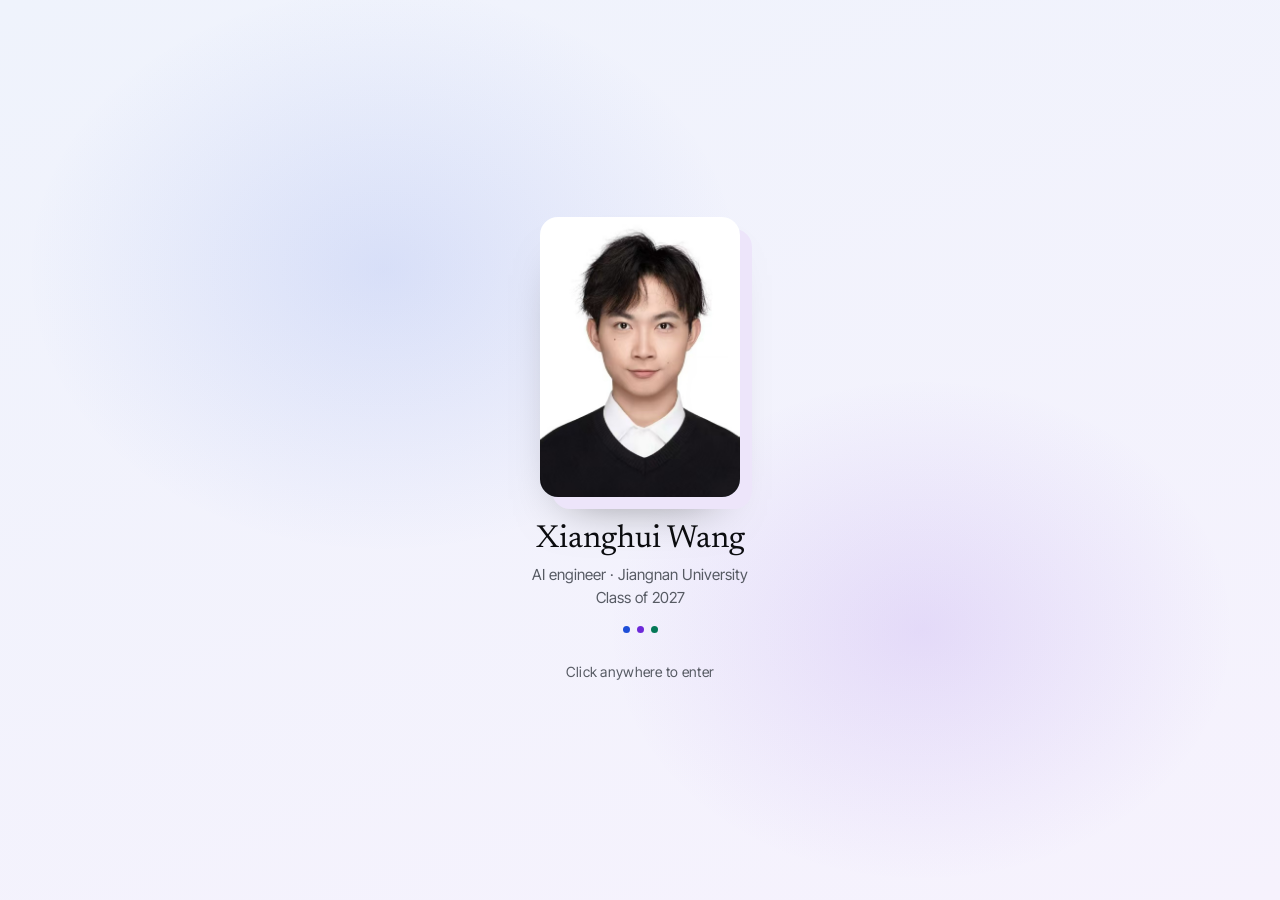
==== commit 2d42ad1d: "deploy: synced intro glide (source 3734a24)" ====
--- a/index.html
+++ b/index.html
@@ -1 +1 @@
-<!DOCTYPE html><html lang="en"><head><meta charSet="utf-8"/><link rel="preconnect" href="/" crossorigin=""/><meta name="viewport" content="width=device-width, initial-scale=1"/><link rel="preload" as="image" href="/_next/static/media/portrait.1y5gtfrmp4_jw.jpg"/><link rel="stylesheet" href="/_next/static/chunks/1bu5n1dl63166.css" data-precedence="next"/><link rel="stylesheet" href="/_next/static/chunks/2dbycb2woa4p3.css" data-precedence="next"/><link rel="stylesheet" href="/_next/static/chunks/1-n52dgrf9e6_.css" data-precedence="next"/><link rel="preload" as="script" fetchPriority="low" href="/_next/static/chunks/0hy5urf737ouz.js"/><script src="/_next/static/chunks/2rnhiyucowdvh.js" async=""></script><script src="/_next/static/chunks/0s7mvllxht1mo.js" async=""></script><script src="/_next/static/chunks/turbopack-3-ry682tkyiqk.js" async=""></script><script src="/_next/static/chunks/0umf92h1sb77c.js" async=""></script><script src="/_next/static/chunks/3n5uqfmtfquo1.js" async=""></script><script src="/_next/static/chunks/3w274arkrlxxl.js" async=""></script><script src="/_next/static/chunks/0nka3k83-12p7.js" async=""></script><meta name="theme-color" content="#f8f9fb" media="(prefers-color-scheme: light)"/><meta name="theme-color" content="#0a0b0e" media="(prefers-color-scheme: dark)"/><title>Xianghui Wang</title><meta name="description" content="Xianghui Wang — AI engineer building LLM agents, with research in multimodal emotion recognition. M.S. student in Software Engineering at Jiangnan University, graduating in 2027."/><link rel="canonical" href="https://qingyuxingzhe.github.io/"/><link rel="alternate" hrefLang="en" href="https://qingyuxingzhe.github.io/"/><link rel="alternate" hrefLang="zh-CN" href="https://qingyuxingzhe.github.io/zh/"/><meta property="og:title" content="Xianghui Wang"/><meta property="og:description" content="Xianghui Wang — AI engineer building LLM agents, with research in multimodal emotion recognition. M.S. student in Software Engineering at Jiangnan University, graduating in 2027."/><meta property="og:url" content="https://qingyuxingzhe.github.io/"/><meta property="og:site_name" content="Xianghui Wang"/><meta property="og:locale" content="en_US"/><meta property="og:locale:alternate" content="zh_CN"/><meta property="og:type" content="website"/><meta name="twitter:card" content="summary"/><meta name="twitter:title" content="Xianghui Wang"/><meta name="twitter:description" content="Xianghui Wang — AI engineer building LLM agents, with research in multimodal emotion recognition. M.S. student in Software Engineering at Jiangnan University, graduating in 2027."/><link rel="icon" href="/favicon.ico?favicon.117ezoe8m31dk.ico" sizes="48x48" type="image/x-icon"/><script src="/_next/static/chunks/0cz1d0mv5g_q7.js" noModule=""></script></head><body><div hidden=""><!--$--><!--/$--></div><a href="#main" class="skip-link">Skip to content</a><div class="Asfdza_shell"><aside class="Asfdza_side"><div class="Asfdza_sideIn"><a class="Asfdza_id" href="/"><span class="Asfdza_photo"><img alt="Portrait of Xianghui Wang" width="410" height="574" decoding="async" data-nimg="1" style="color:transparent" src="/_next/static/media/portrait.1y5gtfrmp4_jw.jpg"/></span><span><span class="Asfdza_name">Xianghui Wang</span><span class="Asfdza_role">AI engineer · Jiangnan University<br/>Class of 2027</span><span class="Asfdza_dots" aria-hidden="true"><i></i><i></i><i></i></span></span></a><nav aria-label="Main"><ul class="Asfdza_menu"><li><a aria-current="page" href="/">Home</a></li><li><a href="/work/">Work</a></li><li><a href="/learning/">Learning</a></li></ul></nav><ul class="Asfdza_contact" aria-label="Contact"><li><a href="https://github.com/Qingyuxingzhe" aria-label="GitHub" title="GitHub" rel="me"><svg width="18" height="18" aria-hidden="true" focusable="false" viewBox="0 0 16 16" fill="currentColor"><path d="M8 0C3.58 0 0 3.58 0 8c0 3.54 2.29 6.53 5.47 7.59.4.07.55-.17.55-.38 0-.19-.01-.82-.01-1.49-2.01.37-2.53-.49-2.69-.94-.09-.23-.48-.94-.82-1.13-.28-.15-.68-.52-.01-.53.63-.01 1.08.58 1.23.82.72 1.21 1.87.87 2.33.66.07-.52.28-.87.51-1.07-1.78-.2-3.64-.89-3.64-3.95 0-.87.31-1.59.82-2.15-.08-.2-.36-1.02.08-2.12 0 0 .67-.21 2.2.82.64-.18 1.32-.27 2-.27.68 0 1.36.09 2 .27 1.53-1.04 2.2-.82 2.2-.82.44 1.1.16 1.92.08 2.12.51.56.82 1.27.82 2.15 0 3.07-1.87 3.75-3.65 3.95.29.25.54.73.54 1.48 0 1.07-.01 1.93-.01 2.2 0 .21.15.46.55.38A8.01 8.01 0 0 0 16 8c0-4.42-3.58-8-8-8z"></path></svg></a></li><li><button type="button" class="Asfdza_copy" aria-label="Email 1598369548@qq.com, click to copy" data-copy-email="true"><svg width="18" height="18" aria-hidden="true" focusable="false" viewBox="0 0 24 24" fill="none" stroke="currentColor" stroke-width="1.8" stroke-linecap="round" stroke-linejoin="round"><rect x="3" y="5" width="18" height="14" rx="2.5"></rect><path d="m4 7 8 6 8-6"></path></svg><span class="Asfdza_tip" aria-hidden="true">1598369548@qq.com</span><span class="sr-only" role="status"></span></button></li><li><a href="https://www.linkedin.com/in/%E7%A5%A5%E8%BE%89-%E7%8E%8B-2358bb412/" aria-label="LinkedIn" title="LinkedIn" rel="me"><svg width="18" height="18" aria-hidden="true" focusable="false" viewBox="0 0 24 24" fill="none" stroke="currentColor" stroke-width="1.8" stroke-linecap="round" stroke-linejoin="round"><rect x="3" y="3" width="18" height="18" rx="3"></rect><path d="M8 10.5V16M8 7.6v.1M12 16v-5.5M12 13c0-1.5 1-2.5 2.3-2.5S16.5 11.3 16.5 13v3"></path></svg></a></li></ul></div></aside><div class="Asfdza_content"><div class="Asfdza_topbar"><a class="Asfdza_lang" aria-label="Read this page in Chinese" hrefLang="zh-CN" data-lang-switch="true" href="/zh/">中文</a></div><main id="main"><section class="rCrioW_hero" aria-labelledby="hero-title"><div><p class="rCrioW_eyebrow">Hi, I’m Xianghui.</p><h1 id="hero-title" class="rCrioW_title"><span class="sr-only">I build LLM agents, emotion-aware models and spec-driven tools that hold up in real use.</span><span aria-hidden="true">I build<!-- --> <span class="rCrioW_rot"><span class="rCrioW_in">LLM agents</span><span class="rCrioW_word">emotion-aware models</span><span class="rCrioW_word">spec-driven tools</span></span><br/>that hold up in real use.</span></h1><p class="rCrioW_positioning">AI engineer building LLM agents, with research in multimodal emotion recognition.</p><p class="rCrioW_school">M.S. in Software Engineering, Jiangnan University · Class of 2027</p><div class="rCrioW_chips" role="group" aria-label="What I build"><button type="button" aria-pressed="true">LLM agents</button><button type="button" aria-pressed="false">emotion-aware models</button><button type="button" aria-pressed="false">spec-driven tools</button></div></div><div class="rCrioW_panel"><div class="rCrioW_scene rCrioW_on"><svg viewBox="0 0 320 200" preserveAspectRatio="xMidYMid slice" aria-hidden="true"><rect width="320" height="200" fill="var(--tint1)"></rect><g fill="none" stroke-width="2" stroke-linecap="round"><path stroke="var(--c1)" d="M70 100 L150 55 M70 100 L150 145"></path><path stroke="var(--c2)" d="M150 55 L240 100 M150 145 L240 100"></path><path stroke="var(--c3)" stroke-dasharray="4 4" d="M150 55 L150 145"></path></g><circle cx="70" cy="100" r="11" fill="var(--c1)"></circle><circle cx="150" cy="55" r="9" fill="var(--surface)" stroke="var(--c2)" stroke-width="2.5"></circle><circle cx="150" cy="145" r="9" fill="var(--surface)" stroke="var(--c3)" stroke-width="2.5"></circle><circle cx="240" cy="100" r="11" fill="var(--surface)" stroke="var(--c1)" stroke-width="2.5"></circle><text class="ApdiJa_lbl" x="50" y="128">LEAD</text><text class="ApdiJa_lbl" x="130" y="38">SKILL</text><text class="ApdiJa_lbl" x="128" y="172">TOOLS · MCP</text><text class="ApdiJa_lbl" x="220" y="128">ANSWER</text></svg><p class="rCrioW_cap"><b>Bosch</b> · <!-- -->multi-agent platform</p></div><div class="rCrioW_scene"><svg viewBox="0 0 320 200" preserveAspectRatio="xMidYMid slice" aria-hidden="true"><rect width="320" height="200" fill="var(--tint1)"></rect><path fill="none" stroke="var(--c1)" stroke-width="2.2" stroke-linecap="round" d="M0 100 C20 70 35 130 55 100 S90 60 110 100 140 140 160 100 195 55 215 100 250 140 270 100 300 75 320 100"></path><path fill="none" stroke="var(--c2)" stroke-width="2.2" stroke-linecap="round" d="M0 108 C40 100 70 112 110 106 S170 70 200 120 260 110 320 104"></path><circle cx="200" cy="112" r="5" fill="var(--c3)"></circle><text class="ApdiJa_lbl" x="16" y="34">HOW IT SOUNDS</text><text class="ApdiJa_lbl" x="16" y="182">WHAT IS SAID</text></svg><p class="rCrioW_cap"><b>CASER</b> · <!-- -->where tone and words disagree</p></div><div class="rCrioW_scene"><svg viewBox="0 0 320 200" preserveAspectRatio="xMidYMid slice" aria-hidden="true"><rect width="320" height="200" fill="var(--tint1)"></rect><g fill="none" stroke-width="2" stroke-linecap="round" stroke-linejoin="round"><rect x="24" y="60" width="74" height="80" rx="8" stroke="var(--c1)"></rect><rect x="124" y="60" width="74" height="80" rx="8" stroke="var(--c2)"></rect><rect x="224" y="60" width="74" height="80" rx="8" stroke="var(--c3)"></rect><path stroke="var(--muted)" d="M98 100h26M198 100h26"></path><path stroke="var(--c1)" d="M38 82h46M38 98h36M38 114h42"></path><path stroke="var(--c2)" d="M140 96l8 8 16-18"></path><path stroke="var(--c3)" d="M240 96l8 8 16-18"></path></g><text class="ApdiJa_lbl" x="44" y="160">SPEC</text><text class="ApdiJa_lbl" x="142" y="160">TASKS</text><text class="ApdiJa_lbl" x="243" y="160">TESTS</text></svg><p class="rCrioW_cap"><b>How I work</b> · <!-- -->spec → tasks → tests</p></div></div></section><section class="rCrioW_experience" aria-labelledby="experience-title"><div class="rCrioW_experienceHead"><h2 id="experience-title" class="rCrioW_h2">Experience</h2><p class="rCrioW_legend"><span class="rCrioW_industry">Industry</span><span class="rCrioW_education">Education</span></p></div><ul class="rCrioW_timeline"><li class="rCrioW_industry"><span class="rCrioW_when">2026.07 – 2026.09</span><div><b>Bosch (China)</b> <span class="rCrioW_role">— <!-- -->Agentic AI application developer intern</span><p>Multi-agent orchestration, context engineering and an MCP tool gateway for an internal platform.</p></div></li><li class="rCrioW_industry"><span class="rCrioW_when">2025.04 – 2026.04</span><div><b>Lingsi Yuedong, Changzhou</b> <span class="rCrioW_role">— <!-- -->Java backend developer intern</span><p>Scheduling, item and area management services in Spring Boot.</p></div></li><li class="rCrioW_education"><span class="rCrioW_when">2024 – 2027</span><div><b>Jiangnan University</b> <span class="rCrioW_role">— <!-- -->M.S. Software Engineering</span><p>Research in speech affective computing.</p><p class="rCrioW_courses">Courses: Design and Analysis of Algorithms · Optimization Theory and Methods · Digital Image Analysis · Machine Learning · Neural Networks and Deep Learning · Software Architecture</p></div></li><li class="rCrioW_education"><span class="rCrioW_when">2020 – 2024</span><div><b>Jiangnan University</b> <span class="rCrioW_role">— <!-- -->B.S. Digital Media Technology</span></div></li></ul></section><!--$--><!--/$--></main></div></div><script id="_R_">(globalThis["TURBOPACK"] || (globalThis["TURBOPACK"] = [])).push({"otherChunks":["static/chunks/0hy5urf737ouz.js","static/chunks/2rnhiyucowdvh.js","static/chunks/0s7mvllxht1mo.js"],"runtimeModuleIds":[94553]});</script><script src="/_next/static/chunks/0hy5urf737ouz.js" async=""></script><script>(self.__next_f=self.__next_f||[]).push([0])</script><script>self.__next_f.push([1,"1:\"$Sreact.fragment\"\n2:\"/_next/static/chunks/0umf92h1sb77c.js\"\n3:I[39756,[\"$2\"],\"default\"]\n4:I[37457,[\"$2\"],\"default\"]\n5:\"/_next/static/chunks/3n5uqfmtfquo1.js\"\n6:\"/_next/static/chunks/3w274arkrlxxl.js\"\n7:I[22016,[\"$2\",\"$5\",\"$6\"],\"\"]\n8:I[5500,[\"$2\",\"$5\",\"$6\"],\"Image\"]\n9:I[42724,[\"$2\",\"$5\",\"$6\"],\"Nav\"]\na:I[52020,[\"$2\",\"$5\",\"$6\"],\"CopyEmail\"]\nb:I[41885,[\"$2\",\"$5\",\"$6\"],\"LangSwitch\"]\n13:I[68027,[\"$2\"],\"default\",1]\n:HL[\"/_next/static/chunks/1bu5n1dl63166.css\",\"style\"]\n:HL[\"/_next/static/chunks/2dbycb2woa4p3.css\",\"style\"]\n:HC[\"/\",\"\"]\n:HL[\"/_next/static/chunks/1-n52dgrf9e6_.css\",\"style\"]\n10:[[\"children\",{\"s\":\"__PAGE__\",\"h\":512,\"d\":{\"r\":\"$L11\",\"p\":false,\"v\":null}}]]\ne:[[\"children\",{\"s\":\"(en)\",\"h\":512,\"d\":{\"r\":\"$Lf\",\"p\":false,\"v\":null},\"c\":\"$Q10\"}]]\n0:{\"P\":null,\"c\":[\"\",\"\"],\"q\":\"\",\"i\":false,\"t\":{\"t\":{\"s\":\"\",\"h\":528,\"d\":{\"r\":[\"$\",\"$1\",\"c\",{\"children\":[[[\"$\",\"link\",\"0\",{\"rel\":\"stylesheet\",\"href\":\"/_next/static/chunks/1bu5n1dl63166.css\",\"precedence\":\"next\",\"crossOrigin\":\"$undefined\",\"nonce\":\"$undefined\"}],[\"$\",\"script\",\"script-0\",{\"src\":\"/_next/static/chunks/0umf92h1sb77c.js\",\"async\":true,\"nonce\":\"$undefined\"}]],[\"$\",\"html\",null,{\"lang\":\"en\",\"children\":[\"$\",\"body\",null,{\"children\":[\"$\",\"$L3\",null,{\"parallelRouterKey\":\"children\",\"error\":\"$undefined\",\"errorStyles\":\"$undefined\",\"errorScripts\":\"$undefined\",\"template\":[\"$\",\"$L4\",null,{}],\"templateStyles\":\"$undefined\",\"templateScripts\":\"$undefined\",\"notFound\":[[[\"$\",\"a\",null,{\"href\":\"#main\",\"className\":\"skip-link\",\"children\":\"Skip to content\"}],[\"$\",\"div\",null,{\"className\":\"Asfdza_shell\",\"children\":[[\"$\",\"aside\",null,{\"className\":\"Asfdza_side\",\"children\":[\"$\",\"div\",null,{\"className\":\"Asfdza_sideIn\",\"children\":[[\"$\",\"$L7\",null,{\"href\":\"/\",\"className\":\"Asfdza_id\",\"children\":[[\"$\",\"span\",null,{\"className\":\"Asfdza_photo\",\"children\":[\"$\",\"$L8\",null,{\"src\":{\"src\":\"/_next/static/media/portrait.1y5gtfrmp4_jw.jpg\",\"width\":410,\"height\":574,\"blurWidth\":6,\"blurHeight\":8,\"blurDataURL\":\"[data-uri]\"},\"alt\":\"Portrait of Xianghui Wang\",\"sizes\":\"136px\",\"priority\":true}]}],[\"$\",\"span\",null,{\"children\":[[\"$\",\"span\",null,{\"className\":\"Asfdza_name\",\"children\":\"Xianghui Wang\"}],[\"$\",\"span\",null,{\"className\":\"Asfdza_role\",\"children\":[\"AI engineer · Jiangnan University\",[\"$\",\"br\",null,{}],\"Class of 2027\"]}],[\"$\",\"span\",null,{\"className\":\"Asfdza_dots\",\"aria-hidden\":\"true\",\"children\":[[\"$\",\"i\",null,{}],[\"$\",\"i\",null,{}],[\"$\",\"i\",null,{}]]}]]}]]}],[\"$\",\"$L9\",null,{\"locale\":\"en\"}],[\"$\",\"ul\",null,{\"className\":\"Asfdza_contact\",\"aria-label\":\"Contact\",\"children\":[[\"$\",\"li\",null,{\"children\":[\"$\",\"a\",null,{\"href\":\"https://github.com/Qingyuxingzhe\",\"aria-label\":\"GitHub\",\"title\":\"GitHub\",\"rel\":\"me\",\"children\":[\"$\",\"svg\",null,{\"width\":18,\"height\":18,\"aria-hidden\":true,\"focusable\":false,\"viewBox\":\"0 0 16 16\",\"fill\":\"currentColor\",\"children\":[\"$\",\"path\",null,{\"d\":\"M8 0C3.58 0 0 3.58 0 8c0 3.54 2.29 6.53 5.47 7.59.4.07.55-.17.55-.38 0-.19-.01-.82-.01-1.49-2.01.37-2.53-.49-2.69-.94-.09-.23-.48-.94-.82-1.13-.28-.15-.68-.52-.01-.53.63-.01 1.08.58 1.23.82.72 1.21 1.87.87 2.33.66.07-.52.28-.87.51-1.07-1.78-.2-3.64-.89-3.64-3.95 0-.87.31-1.59.82-2.15-.08-.2-.36-1.02.08-2.12 0 0 .67-.21 2.2.82.64-.18 1.32-.27 2-.27.68 0 1.36.09 2 .27 1.53-1.04 2.2-.82 2.2-.82.44 1.1.16 1.92.08 2.12.51.56.82 1.27.82 2.15 0 3.07-1.87 3.75-3.65 3.95.29.25.54.73.54 1.48 0 1.07-.01 1.93-.01 2.2 0 .21.15.46.55.38A8.01 8.01 0 0 0 16 8c0-4.42-3.58-8-8-8z\"}]}]}]}],[\"$\",\"li\",null,{\"children\":[\"$\",\"$La\",null,{\"locale\":\"en\",\"email\":\"1598369548@qq.com\"}]}],[\"$\",\"li\",null,{\"children\":[\"$\",\"a\",null,{\"href\":\"https://www.linkedin.com/in/%E7%A5%A5%E8%BE%89-%E7%8E%8B-2358bb412/\",\"aria-label\":\"LinkedIn\",\"title\":\"LinkedIn\",\"rel\":\"me\",\"children\":[\"$\",\"svg\",null,{\"width\":18,\"height\":18,\"aria-hidden\":true,\"focusable\":false,\"viewBox\":\"0 0 24 24\",\"fill\":\"none\",\"stroke\":\"currentColor\",\"strokeWidth\":\"1.8\",\"strokeLinecap\":\"round\",\"strokeLinejoin\":\"round\",\"children\":[[\"$\",\"rect\",null,{\"x\":\"3\",\"y\":\"3\",\"width\":\"18\",\"height\":\"18\",\"rx\":\"3\"}],[\"$\",\"path\",null,{\"d\":\"M8 10.5V16M8 7.6v.1M12 16v-5.5M12 13c0-1.5 1-2.5 2.3-2.5S16.5 11.3 16.5 13v3\"}]]}]}]}]]}]]}]}],[\"$\",\"div\",null,{\"className\":\"Asfdza_content\",\"children\":[[\"$\",\"div\",null,{\"className\":\"Asfdza_topbar\",\"children\":[\"$\",\"$Lb\",null,{\"locale\":\"en\",\"home\":true}]}],\"$Lc\"]}]]}]],[\"$Ld\"]],\"forbidden\":\"$undefined\",\"unauthorized\":\"$undefined\"}]}]}]]}],\"p\":false,\"v\":null},\"c\":\"$Qe\"},\"h\":{\"r\":\"$L12\",\"p\":false,\"v\":null}},\"m\":\"$undefined\",\"G\":[\"$13\",[\"$L14\"]],\"S\":true,\"r\":\"$undefined\",\"s\":\"$undefined\",\"a\":\"$undefined\",\"l\":\"$undefined\",\"p\":\"$undefined\",\"d\":\"$undefined\",\"b\":\"WrzhSjqEbuqi_wZ57VYuS\"}\n18:\"/_next/static/chunks/0nka3k83-12p7.js\"\n19:I[92349,[\"$2\",\"$5\",\"$6\",\"$18\"],\"Hero\"]\n1a:I[97367,[\"$2\"],\"OutletBoundary\"]\n1b:\"$Sreact.suspense\"\n1d:\"ViewportBoundary\"\n1e:I[97367,[\"$2\"],\"$1d\"]\n20:\"MetadataBoundary\"\n21:I[97367,[\"$2\"],\"$20\"]\nc:[\"$\",\"main\",null,{\"id\":\"main\",\"children\":[\"$\",\"section\",null,{\"style\":{\"padding\":\"3rem 0\"},\"children\":[[\"$\",\"h1\",null,{\"children\":\"Page not found\"}],[\"$\",\"p\",null,{\"children\":\"The page you’re looking for doesn’t exist or has moved.\"}],[\"$\",\"p\",null,{\"children\":[\"$\",\"$L7\",null,{\"href\":\"/\",\"children\":\"Back to home\"}]}],[\"$\",\"div\",null,{\"lang\":\"zh-CN\",\"children\":[[\"$\",\"h2\",null,{\"children\":\"页面不存在\"}],[\"$\",\"p\",null,{\"children\":\"你要找的页面不存在，或者已经移动。\"}],[\"$\",\"p\",null,{\"children\":[\"$\",\"$L7\",null,{\"href\":\"/zh/\",\"children\":\"返回中文首页\"}]}]]}]]}]}]\nd:[\"$\",\"link\",\"0\",{\"rel\":\"stylesheet\",\"href\":\"/_next/static/chunks/2dbycb2woa4p3.css\",\"precedence\":\"next\",\"crossOrigin\":\"$undefined\",\"nonce\":\"$undefined\"}]\nf:[\"$\",\"$1\",\"c\",{\"children\":[[[\"$\",\"link\",\"0\",{\"rel\":\"stylesheet\",\"href\":\"/_next/static/chunks/2dbycb2woa4p3.css\",\"precedence\":\"next\",\"crossOrigin\":\"$undefined\",\"nonce\":\"$undefined\"}],[\"$\",\"script\",\"script-0\",{\"src\":\"/_next/static/chunks/3n5uqfmtfquo1.js\",\"async\":true,\"nonce\":\"$undefined\"}],[\"$\",\"script\",\"script-1\",{\"src\":\"/_next/static/chunks/3w274arkrlxxl.js\",\"async\":true,\"nonce\":\"$undefined\"}]],[[\"$\",\"a\",null,{\"href\":\"#main\",\"className\":\"skip-link\",\"children\":\"Skip to content\"}],[\"$\",\"div\",null,{\"className\":\"Asfdza_shell\",\"children\":[[\"$\",\"aside\",null,{\"className\":\"Asfdza_side\",\"children\":[\"$\",\"div\",null,{\"className\":\"Asfdza_sideIn\",\"children\":[[\"$\",\"$L7\",null,{\"href\":\"/\",\"className\":\"Asfdza_id\",\"children\":[[\"$\",\"span\",null,{\"className\":\"Asfdza_photo\",\"children\":[\"$\",\"$L8\",null,{\"src\":\"$0:t:t:d:r:props:children:1:props:children:props:children:props:notFound:0:1:props:children:0:props:children:props:children:0:props:children:0:props:children:props:src\",\"alt\":\"Portrait of Xianghui Wang\",\"sizes\":\"136px\",\"priority\":true}]}],[\"$\",\"span\",null,{\"children\":[[\"$\",\"span\",null,{\"className\":\"Asfdza_name\",\"children\":\"Xianghui Wang\"}],[\"$\",\"span\",null,{\"className\":\"Asfdza_role\",\"children\":[\"AI engineer · Jiangnan University\",[\"$\",\"br\",null,{}],\"Class of 2027\"]}],[\"$\",\"span\",null,{\"className\":\"Asfdza_dots\",\"aria-hidden\":\"true\",\"children\":[[\"$\",\"i\",null,{}],[\"$\",\"i\",null,{}],[\"$\",\"i\",null,{}]]}]]}]]}],[\"$\",\"$L9\",null,{\"locale\":\"en\"}],[\"$\",\"ul\",null,{\"className\":\"Asfdza_contact\",\"aria-label\":\"Contact\",\"children\":[[\"$\",\"li\",null,{\"children\":[\"$\",\"a\",null,{\"href\":\"https://github.com/Qingyuxingzhe\",\"aria-label\":\"GitHub\",\"title\":\"GitHub\",\"rel\":\"me\",\"children\":[\"$\",\"svg\",null,{\"width\":18,\"height\":18,\"aria-hidden\":true,\"focusable\":false,\"viewBox\":\"0 0 16 16\",\"fill\":\"currentColor\",\"children\":[\"$\",\"path\",null,{\"d\":\"M8 0C3.58 0 0 3.58 0 8c0 3.54 2.29 6.53 5.47 7.59.4.07.55-.17.55-.38 0-.19-.01-.82-.01-1.49-2.01.37-2.53-.49-2.69-.94-.09-.23-.48-.94-.82-1.13-.28-.15-.68-.52-.01-.53.63-.01 1.08.58 1.23.82.72 1.21 1.87.87 2.33.66.07-.52.28-.87.51-1.07-1.78-.2-3.64-.89-3.64-3.95 0-.87.31-1.59.82-2.15-.08-.2-.36-1.02.08-2.12 0 0 .67-.21 2.2.82.64-.18 1.32-.27 2-.27.68 0 1.36.09 2 .27 1.53-1.04 2.2-.82 2.2-.82.44 1.1.16 1.92.08 2.12.51.56.82 1.27.82 2.15 0 3.07-1.87 3.75-3.65 3.95.29.25.54.73.54 1.48 0 1.07-.01 1.93-.01 2.2 0 .21.15.46.55.38A8.01 8.01 0 0 0 16 8c0-4.42-3.58-8-8-8z\"}]}]}]}],[\"$\",\"li\",null,{\"children\":[\"$\",\"$La\",null,{\"locale\":\"en\",\"email\":\"1598369548@qq.com\"}]}],[\"$\",\"li\",null,{\"children\":[\"$\",\"a\",null,{\"href\":\"https://www.linkedin.com/in/%E7%A5%A5%E8%BE%89-%E7%8E%8B-2358bb412/\",\"aria-label\":\"LinkedIn\",\"title\":\"LinkedIn\",\"rel\":\"me\",\"children\":[\"$\",\"svg\",null,{\"width\":18,\"height\":18,\"aria-hidden\":true,\"focusable\":false,\"viewBox\":\"0 0 24 24\",\"fill\":\"none\",\"stroke\":\"currentColor\",\"strokeWidth\":\"1.8\",\"strokeLinecap\":\"round\",\"strokeLinejoin\":\"round\",\"children\":[[\"$\",\"rect\",null,{\"x\":\"3\",\"y\":\"3\",\"width\":\"18\",\"height\":\"18\",\"rx\":\"3\"}],[\"$\",\"path\",null,{\"d\":\"M8 10.5V16M8 7.6v.1M12 16v-5.5M12 13c0-1.5 1-2.5 2.3-2.5S16.5 11.3 16.5 13v3\"}]]}]}]}]]}]]}]}],[\"$\",\"div\",null,{\"className\":\"Asfdza_content\",\"children\":[[\"$\",\"div\",null,{\"className\":\"Asfdza_topbar\",\"children\":[\"$\",\"$Lb\",null,{\"locale\":\"en\",\"home\":false}]}],[\"$\",\"main\",null,{\"id\":\"main\",\"children\":[\"$\",\"$L3\",null,{\"parallelRouterKey\":\"children\",\"error\":\"$undefined\",\"errorStyles\":\"$undefined\",\"errorScripts\":\"$undefined\",\"template\":[\"$\",\"$L4\",null,{}],\"templateStyles\":\"$undefined\",\"templateScripts\":\"$undefined\",\"notFound\":[[[\"$\",\"a\",null,{\"href\":\"#main\",\"className\":\"skip-link\",\"children\":\"Skip to content\"}],[\"$\",\"div\",null,{\"className\":\"Asfdza_shell\",\"children\":[[\"$\",\"aside\",null,{\"className\":\"Asfdza_side\",\"children\":[\"$\",\"div\",null,{\"className\":\"Asfdza_sideIn\",\"children\":[[\"$\",\"$L7\",null,{\"href\":\"/\",\"className\":\"Asfdza_id\",\"children\":[[\"$\",\"span\",null,{\"className\":\"Asfdza_photo\",\"children\":[\"$\",\"$L8\",null,{\"src\":\"$0:t:t:d:r:props:children:1:props:children:props:children:props:notFound:0:1:props:children:0:props:children:props:children:0:props:children:0:props:children:props:src\",\"alt\":\"Portrait of Xianghui Wang\",\"sizes\":\"136px\",\"priority\":true}]}],[\"$\",\"span\",null,{\"children\":[[\"$\",\"span\",null,{\"className\":\"Asfdza_name\",\"children\":\"Xianghui Wang\"}],[\"$\",\"span\",null,{\"className\":\"Asfdza_role\",\"children\":[\"AI engineer · Jiangnan University\",[\"$\",\"br\",null,{}],\"Class of 2027\"]}],[\"$\",\"span\",null,{\"className\":\"Asfdza_dots\",\"aria-hidden\":\"true\",\"children\":[[\"$\",\"i\",null,{}],[\"$\",\"i\",null,{}],[\"$\",\"i\",null,{}]]}]]}]]}],[\"$\",\"$L9\",null,{\"locale\":\"en\"}],[\"$\",\"ul\",null,{\"className\":\"Asfdza_contact\",\"aria-label\":\"Contact\",\"children\":[[\"$\",\"li\",null,{\"children\":[\"$\",\"a\",null,{\"href\":\"https://github.com/Qingyuxingzhe\",\"aria-label\":\"GitHub\",\"title\":\"GitHub\",\"rel\":\"me\",\"children\":[\"$\",\"svg\",null,{\"width\":18,\"height\":18,\"aria-hidden\":true,\"focusable\":false,\"viewBox\":\"0 0 16 16\",\"fill\":\"currentColor\",\"children\":[\"$\",\"path\",null,{\"d\":\"M8 0C3.58 0 0 3.58 0 8c0 3.54 2.29 6.53 5.47 7.59.4.07.55-.17.55-.38 0-.19-.01-.82-.01-1.49-2.01.37-2.53-.49-2.69-.94-.09-.23-.48-.94-.82-1.13-.28-.15-.68-.52-.01-.53.63-.01 1.08.58 1.23.82.72 1.21 1.87.87 2.33.66.07-.52.28-.87.51-1.07-1.78-.2-3.64-.89-3.64-3.95 0-.87.31-1.59.82-2.15-.08-.2-.36-1.02.08-2.12 0 0 .67-.21 2.2.82.64-.18 1.32-.27 2-.27.68 0 1.36.09 2 .27 1.53-1.04 2.2-.82 2.2-.82.44 1.1.16 1.92.08 2.12.51.56.82 1.27.82 2.15 0 3.07-1.87 3.75-3.65 3.95.29.25.54.73.54 1.48 0 1.07-.01 1.93-.01 2.2 0 .21.15.46.55.38A8.01 8.01 0 0 0 16 8c0-4.42-3.58-8-8-8z\"}]}]}]}],\"$L15\",\"$L16\"]}]]}]}],\"$L17\"]}]],[]],\"forbidden\":\"$undefined\",\"unauthorized\":\"$undefined\"}]}]]}]]}]]]}]\n11:[\"$\",\"$1\",\"c\",{\"children\":[[[\"$\",\"$L19\",null,{\"locale\":\"en\"}],[\"$\",\"section\",null,{\"className\":\"rCrioW_experience\",\"aria-labelledby\":\"experience-title\",\"children\":[[\"$\",\"div\",null,{\"className\":\"rCrioW_experienceHead\",\"children\":[[\"$\",\"h2\",null,{\"id\":\"experience-title\",\"className\":\"rCrioW_h2\",\"children\":\"Experience\"}],[\"$\",\"p\",null,{\"className\":\"rCrioW_legend\",\"children\":[[\"$\",\"span\",null,{\"className\":\"rCrioW_industry\",\"children\":\"Industry\"}],[\"$\",\"span\",null,{\"className\":\"rCrioW_education\",\"children\":\"Education\"}]]}]]}],[\"$\",\"ul\",null,{\"className\":\"rCrioW_timeline\",\"children\":[[\"$\",\"li\",\"2026.07 – 2026.09Bosch (China)\",{\"className\":\"rCrioW_industry\",\"children\":[[\"$\",\"span\",null,{\"className\":\"rCrioW_when\",\"children\":\"2026.07 – 2026.09\"}],[\"$\",\"div\",null,{\"children\":[[\"$\",\"b\",null,{\"children\":\"Bosch (China)\"}],\" \",[\"$\",\"span\",null,{\"className\":\"rCrioW_role\",\"children\":[\"— \",\"Agentic AI application developer intern\"]}],[\"$\",\"p\",null,{\"children\":\"Multi-agent orchestration, context engineering and an MCP tool gateway for an internal platform.\"}],\"\"]}]]}],[\"$\",\"li\",\"2025.04 – 2026.04Lingsi Yuedong, Changzhou\",{\"className\":\"rCrioW_industry\",\"children\":[[\"$\",\"span\",null,{\"className\":\"rCrioW_when\",\"children\":\"2025.04 – 2026.04\"}],[\"$\",\"div\",null,{\"children\":[[\"$\",\"b\",null,{\"children\":\"Lingsi Yuedong, Changzhou\"}],\" \",[\"$\",\"span\",null,{\"className\":\"rCrioW_role\",\"children\":[\"— \",\"Java backend developer intern\"]}],[\"$\",\"p\",null,{\"children\":\"Scheduling, item and area management services in Spring Boot.\"}],\"\"]}]]}],[\"$\",\"li\",\"2024 – 2027Jiangnan University\",{\"className\":\"rCrioW_education\",\"children\":[[\"$\",\"span\",null,{\"className\":\"rCrioW_when\",\"children\":\"2024 – 2027\"}],[\"$\",\"div\",null,{\"children\":[[\"$\",\"b\",null,{\"children\":\"Jiangnan University\"}],\" \",[\"$\",\"span\",null,{\"className\":\"rCrioW_role\",\"children\":[\"— \",\"M.S. Software Engineering\"]}],[\"$\",\"p\",null,{\"children\":\"Research in speech affective computing.\"}],[\"$\",\"p\",null,{\"className\":\"rCrioW_courses\",\"children\":\"Courses: Design and Analysis of Algorithms · Optimization Theory and Methods · Digital Image Analysis · Machine Learning · Neural Networks and Deep Learning · Software Architecture\"}]]}]]}],[\"$\",\"li\",\"2020 – 2024Jiangnan University\",{\"className\":\"rCrioW_education\",\"children\":[[\"$\",\"span\",null,{\"className\":\"rCrioW_when\",\"children\":\"2020 – 2024\"}],[\"$\",\"div\",null,{\"children\":[[\"$\",\"b\",null,{\"children\":\"Jiangnan University\"}],\" \",[\"$\",\"span\",null,{\"className\":\"rCrioW_role\",\"children\":[\"— \",\"B.S. Digital Media Technology\"]}],\"\",\"\"]}]]}]]}]]}]],[[\"$\",\"link\",\"0\",{\"rel\":\"stylesheet\",\"href\":\"/_next/static/chunks/1-n52dgrf9e6_.css\",\"precedence\":\"next\",\"crossOrigin\":\"$undefined\",\"nonce\":\"$undefined\"}],[\"$\",\"script\",\"script-0\",{\"src\":\"/_next/static/chunks/0nka3k83-12p7.js\",\"async\":true,\"nonce\":\"$undefined\"}]],[\"$\",\"$L1a\",null,{\"children\":[\"$\",\"$1b\",null,{\"name\":\"Next.MetadataOutlet\",\"children\":\"$@1c\"}]}]]}]\n12:[\"$\",\"$1\",\"h\",{\"children\":[null,[\"$\",\"$L1e\",null,{\"children\":\"$L1f\"}],[\"$\",\"$L21\",null,{\"children\":[[\"$\",\"div\",null,{\"hidden\":true,\"children\":[\"$\",\"$1b\",null,{\"name\":\"Next.Metadata\",\"children\":\"$L22\"}]}],null]}],null]}]\n14:[\"$\",\"link\",\"0\",{\"rel\":\"stylesheet\",\"href\":\"/_next/static/chunks/1bu5n1dl63166.css\",\"precedence\":\"next\",\"crossOrigin\":\"$undefined\",\"nonce\":\"$undefined\"}]\n15:[\"$\",\"li\",null,{\"children\":[\"$\",\"$La\",null,{\"locale\":\"en\",\"email\":\"1598369548@qq.com\"}]}]\n16:[\"$\",\"li\",null,{\"children\":[\"$\",\"a\",null,{\"href\":\"https://www.linkedin.com/in/%E7%A5%A5%E8%BE%89-%E7%8E%8B-2358bb412/\",\"aria-label\":\"LinkedIn\",\"title\":\"LinkedIn\",\"rel\":\"me\",\"children\":[\"$\",\"svg\",null,{\"width\":18,\"height\":18,\"aria-hidden\":true,\"focusable\":false,\"viewBox\":\"0 0 24 24\",\"fill\":\"none\",\"stroke\":\"currentColor\",\"strokeWidth\":\"1.8\",\"strokeLinecap\":\"round\",\"strokeLinejoin\":\"round\",\"children\":[[\"$\",\"rect\",null,{\"x\":\"3\",\"y\":\"3\",\"width\":\"18\",\"height\":\"18\",\"rx\":\"3\"}],[\"$\",\"path\",null,{\"d\":\"M8 10.5V16M8 7.6v.1M12 16v-5.5M12 13c0-1.5 1-2.5 2.3-2.5S16.5 11.3 16.5 13v3\"}]]}]}]}]\n17:[\"$\",\"div\",null,{\"className\":\"Asfdza_content\",\"children\":[[\"$\",\"div\",null,{\"className\":\"Asfdza_topbar\",\"children\":[\"$\",\"$Lb\",null,{\"locale\":\"en\",\"home\":true}]}],[\"$\",\"main\",null,{\"id\":\"main\",\"children\":[\"$\",\"section\",null,{\"style\":{\"padding\":\"3rem 0\"},\"children\":[[\"$\",\"h1\",null,{\"children\":\"Page not found\"}],[\"$\",\"p\",null,{\"children\":\"The page you’re looking for doesn’t exist or has moved.\"}],[\"$\",\"p\",null,{\"children\":[\"$\",\"$L7\",null,{\"href\":\"/\",\"children\":\"Back to home\"}]}],[\"$\",\"div\",null,{\"lang\":\"zh-CN\",\"children\":[[\"$\",\"h2\",null,{\"children\":\"页面不存在\"}],[\"$\",\"p\",null,{\"children\":\"你要找的页面不存在，或者已经移动。\"}],[\"$\",\"p\",null,{\"children\":[\"$\",\"$L7\",null,{\"href\":\"/zh/\",\"children\":\"返回中文首页\"}]}]]}]]}]}]]}]\n1f:[[\"$\",\"meta\",\"0\",{\"charSet\":\"utf-8\"}],[\"$\",\"meta\",\"1\",{\"name\":\"viewport\",\"content\":\"width=device-width, initial-scale=1\"}],[\"$\",\"meta\",\"2\",{\"name\":\"theme-color\",\"content\":\"#f8f9fb\",\"media\":\"(prefers-color-scheme: light)\"}],[\"$\",\"meta\",\"3\",{\"name\":\"theme-color\",\"content\":\"#0a0b0e\",\"media\":\"(prefers-color-scheme: dark)\"}]]\n23:I[27201,[\"$2\"],\"IconMark\"]\n1c:null\n22:[[\"$\",\"title\",\"0\",{\"children\":\"Xianghui Wang\"}],[\"$\",\"meta\",\"1\",{\"name\":\"description\",\"content\":\"Xianghui Wang — AI engineer building LLM agents, with research in multimodal emotion recognition. M.S. student in Software Engineering at Jiangnan University, graduating in 2027.\"}],[\"$\",\"link\",\"2\",{\"rel\":\"canonical\",\"href\":\"https://qingyuxingzhe.github.io/\"}],[\"$\",\"link\",\"3\",{\"rel\":\"alternate\",\"hrefLang\":\"en\",\"href\":\"https://qingyuxingzhe.github.io/\"}],[\"$\",\"link\",\"4\",{\"rel\":\"alternate\",\"hrefLang\":\"zh-CN\",\"href\":\"https://qingyuxingzhe.github.io/zh/\"}],[\"$\",\"meta\",\"5\",{\"property\":\"og:title\",\"content\":\"Xianghui Wang\"}],[\"$\",\"meta\",\"6\",{\"property\":\"og:description\",\"content\":\"Xianghui Wang — AI engineer building LLM agents, with research in multimodal emotion recognition. M.S. student in Software Engineering at Jiangnan University, graduating in 2027.\"}],[\"$\",\"meta\",\"7\",{\"property\":\"og:url\",\"content\":\"https://qingyuxingzhe.github.io/\"}],[\"$\",\"meta\",\"8\",{\"property\":\"og:site_name\",\"content\":\"Xianghui Wang\"}],[\"$\",\"meta\",\"9\",{\"property\":\"og:locale\",\"content\":\"en_US\"}],[\"$\",\"meta\",\"10\",{\"property\":\"og:locale:alternate\",\"content\":\"zh_CN\"}],[\"$\",\"meta\",\"11\",{\"property\":\"og:type\",\"content\":\"website\"}],[\"$\",\"meta\",\"12\",{\"name\":\"twitter:card\",\"content\":\"summary\"}],[\"$\",\"meta\",\"13\",{\"name\":\"twitter:title\",\"content\":\"Xianghui Wang\"}],[\"$\",\"meta\",\"14\",{\"name\":\"twitter:description\",\"content\":\"Xianghui Wang — AI engineer building LLM agents, with research in multimodal emotion recognition. M.S. student in Software Engineering at Jiangnan University, graduating in 2027.\"}],[\"$\",\"link\",\"15\",{\"rel\":\"icon\",\"href\":\"/favicon.ico?favicon.117ezoe8m31dk.ico\",\"sizes\":\"48x48\",\"type\":\"image/x-icon\"}],[\"$\",\"$L23\",\"16\",{}]]\n"])</script></body></html>+<!DOCTYPE html><html lang="en" class="MsWWXq_variable NJj3FG_variable"><head><meta charSet="utf-8"/><meta name="viewport" content="width=device-width, initial-scale=1"/><link rel="preload" href="/_next/static/media/inter_tight_latin_wght_normal-s.p.1_fsb17gxmapx.woff2" as="font" crossorigin="" type="font/woff2"/><link rel="preload" href="/_next/static/media/newsreader_latin_wght_normal-s.p.0rbocftmutivq.woff2" as="font" crossorigin="" type="font/woff2"/><link rel="preload" as="image" href="/_next/static/media/portrait.1y5gtfrmp4_jw.jpg"/><link rel="stylesheet" href="/_next/static/chunks/04-cut30ice8h.css" data-precedence="next"/><link rel="stylesheet" href="/_next/static/chunks/2dbycb2woa4p3.css" data-precedence="next"/><link rel="stylesheet" href="/_next/static/chunks/096d613_6f555.css" data-precedence="next"/><link rel="preload" as="script" fetchPriority="low" href="/_next/static/chunks/03e0bdt_1a_bl.js"/><script src="/_next/static/chunks/21jpksfxwwmzn.js" async=""></script><script src="/_next/static/chunks/0s7mvllxht1mo.js" async=""></script><script src="/_next/static/chunks/turbopack-3-ry682tkyiqk.js" async=""></script><script src="/_next/static/chunks/0umf92h1sb77c.js" async=""></script><script src="/_next/static/chunks/41eymsdq2u96l.js" async=""></script><script src="/_next/static/chunks/2obvz1tvo7xd0.js" async=""></script><meta name="theme-color" content="#f8f9fb" media="(prefers-color-scheme: light)"/><meta name="theme-color" content="#0a0b0e" media="(prefers-color-scheme: dark)"/><title>Xianghui Wang</title><meta name="description" content="Xianghui Wang — AI engineer building LLM agents, with research in multimodal emotion recognition. M.S. student in Software Engineering at Jiangnan University, graduating in 2027."/><link rel="canonical" href="https://qingyuxingzhe.github.io/"/><link rel="alternate" hrefLang="en" href="https://qingyuxingzhe.github.io/"/><link rel="alternate" hrefLang="zh-CN" href="https://qingyuxingzhe.github.io/zh/"/><meta property="og:title" content="Xianghui Wang"/><meta property="og:description" content="Xianghui Wang — AI engineer building LLM agents, with research in multimodal emotion recognition. M.S. student in Software Engineering at Jiangnan University, graduating in 2027."/><meta property="og:url" content="https://qingyuxingzhe.github.io/"/><meta property="og:site_name" content="Xianghui Wang"/><meta property="og:locale" content="en_US"/><meta property="og:locale:alternate" content="zh_CN"/><meta property="og:type" content="website"/><meta name="twitter:card" content="summary"/><meta name="twitter:title" content="Xianghui Wang"/><meta name="twitter:description" content="Xianghui Wang — AI engineer building LLM agents, with research in multimodal emotion recognition. M.S. student in Software Engineering at Jiangnan University, graduating in 2027."/><link rel="icon" href="/favicon.ico?favicon.117ezoe8m31dk.ico" sizes="48x48" type="image/x-icon"/><meta name="next-size-adjust" content=""/><script>try{if(/^\/(?:zh\/?)?(?:index\.html)?$/.test(location.pathname)&&!sessionStorage.getItem('intro-seen')&&!matchMedia('(prefers-reduced-motion: reduce)').matches)document.documentElement.classList.add('intro-on')}catch(e){}</script><script src="/_next/static/chunks/0cz1d0mv5g_q7.js" noModule=""></script></head><body><div hidden=""><!--$--><!--/$--></div><a href="#main" class="skip-link">Skip to content</a><div class="Asfdza_shell"><aside class="Asfdza_side"><div class="Asfdza_sideIn"><a class="Asfdza_id" data-intro-target="true" href="/"><span class="Asfdza_photo" data-photo="true"><img alt="Portrait of Xianghui Wang" width="410" height="574" decoding="async" data-nimg="1" style="color:transparent" src="/_next/static/media/portrait.1y5gtfrmp4_jw.jpg"/></span><span><span class="Asfdza_name">Xianghui Wang</span><span class="Asfdza_role">AI engineer · Jiangnan University<br/>Class of 2027</span><span class="Asfdza_dots" aria-hidden="true"><i></i><i></i><i></i></span></span></a><nav aria-label="Main"><ul class="Asfdza_menu"><li><a aria-current="page" href="/">Home</a></li><li><a href="/work/">Work</a></li><li><a href="/learning/">Learning</a></li></ul></nav><ul class="Asfdza_contact" aria-label="Contact"><li><a href="https://github.com/Qingyuxingzhe" aria-label="GitHub" title="GitHub" rel="me"><svg width="18" height="18" aria-hidden="true" focusable="false" viewBox="0 0 16 16" fill="currentColor"><path d="M8 0C3.58 0 0 3.58 0 8c0 3.54 2.29 6.53 5.47 7.59.4.07.55-.17.55-.38 0-.19-.01-.82-.01-1.49-2.01.37-2.53-.49-2.69-.94-.09-.23-.48-.94-.82-1.13-.28-.15-.68-.52-.01-.53.63-.01 1.08.58 1.23.82.72 1.21 1.87.87 2.33.66.07-.52.28-.87.51-1.07-1.78-.2-3.64-.89-3.64-3.95 0-.87.31-1.59.82-2.15-.08-.2-.36-1.02.08-2.12 0 0 .67-.21 2.2.82.64-.18 1.32-.27 2-.27.68 0 1.36.09 2 .27 1.53-1.04 2.2-.82 2.2-.82.44 1.1.16 1.92.08 2.12.51.56.82 1.27.82 2.15 0 3.07-1.87 3.75-3.65 3.95.29.25.54.73.54 1.48 0 1.07-.01 1.93-.01 2.2 0 .21.15.46.55.38A8.01 8.01 0 0 0 16 8c0-4.42-3.58-8-8-8z"></path></svg></a></li><li><button type="button" class="Asfdza_copy" aria-label="Email 1598369548@qq.com, click to copy" data-copy-email="true"><svg width="18" height="18" aria-hidden="true" focusable="false" viewBox="0 0 24 24" fill="none" stroke="currentColor" stroke-width="1.8" stroke-linecap="round" stroke-linejoin="round"><rect x="3" y="5" width="18" height="14" rx="2.5"></rect><path d="m4 7 8 6 8-6"></path></svg><span class="Asfdza_tip" aria-hidden="true">1598369548@qq.com</span><span class="sr-only" role="status"></span></button></li><li><a href="https://www.linkedin.com/in/%E7%A5%A5%E8%BE%89-%E7%8E%8B-2358bb412/" aria-label="LinkedIn" title="LinkedIn" rel="me"><svg width="18" height="18" aria-hidden="true" focusable="false" viewBox="0 0 24 24" fill="none" stroke="currentColor" stroke-width="1.8" stroke-linecap="round" stroke-linejoin="round"><rect x="3" y="3" width="18" height="18" rx="3"></rect><path d="M8 10.5V16M8 7.6v.1M12 16v-5.5M12 13c0-1.5 1-2.5 2.3-2.5S16.5 11.3 16.5 13v3"></path></svg></a></li></ul></div></aside><div class="Asfdza_content"><div class="Asfdza_topbar"><a class="Asfdza_lang" aria-label="Read this page in Chinese" hrefLang="zh-CN" data-lang-switch="true" href="/zh/">中文</a></div><main id="main"><div class="XC4VmG_intro" data-intro="true" aria-hidden="true"><div class="XC4VmG_backdrop"></div><div class="XC4VmG_card"><span class="XC4VmG_photo" data-intro-photo="true"><img alt="" width="410" height="574" decoding="async" data-nimg="1" style="color:transparent" src="/_next/static/media/portrait.1y5gtfrmp4_jw.jpg"/></span><span class="XC4VmG_text"><span class="XC4VmG_name">Xianghui Wang</span><span class="XC4VmG_role">AI engineer · Jiangnan University<br/>Class of 2027</span><span class="XC4VmG_dots"><i></i><i></i><i></i></span></span></div><p class="XC4VmG_hint">Click anywhere to enter</p></div><section class="rCrioW_hero" data-intro-rise="true" aria-labelledby="hero-title"><div><p class="rCrioW_eyebrow">Hi, I’m Xianghui.</p><h1 id="hero-title" class="rCrioW_title"><span class="sr-only">I build LLM agents, emotion-aware models and speech emotion assistants that hold up in real use.</span><span aria-hidden="true">I build<!-- --> <span class="rCrioW_rot"><span class="rCrioW_in">LLM agents</span><span class="rCrioW_word">emotion-aware models</span><span class="rCrioW_word">speech emotion assistants</span></span><br/>that hold up in real use.</span></h1><p class="rCrioW_positioning">AI engineer building LLM agents, with research in multimodal emotion recognition.</p><p class="rCrioW_school">M.S. in Software Engineering, Jiangnan University · Class of 2027</p><div class="rCrioW_chips" role="group" aria-label="What I build"><button type="button" aria-pressed="true">LLM agents</button><button type="button" aria-pressed="false">emotion-aware models</button><button type="button" aria-pressed="false">speech emotion assistants</button></div></div><div class="rCrioW_panel"><div class="rCrioW_scene rCrioW_on"><svg viewBox="0 0 320 200" preserveAspectRatio="xMidYMid slice" aria-hidden="true"><rect width="320" height="200" fill="var(--tint1)"></rect><g fill="none" stroke-width="2" stroke-linecap="round"><path stroke="var(--c1)" d="M70 100 L150 55 M70 100 L150 145"></path><path stroke="var(--c2)" d="M150 55 L240 100 M150 145 L240 100"></path><path stroke="var(--c3)" stroke-dasharray="4 4" d="M150 55 L150 145"></path></g><circle cx="70" cy="100" r="11" fill="var(--c1)"></circle><circle cx="150" cy="55" r="9" fill="var(--surface)" stroke="var(--c2)" stroke-width="2.5"></circle><circle cx="150" cy="145" r="9" fill="var(--surface)" stroke="var(--c3)" stroke-width="2.5"></circle><circle cx="240" cy="100" r="11" fill="var(--surface)" stroke="var(--c1)" stroke-width="2.5"></circle><text class="ApdiJa_lbl" x="50" y="128">LEAD</text><text class="ApdiJa_lbl" x="130" y="38">SKILL</text><text class="ApdiJa_lbl" x="128" y="172">TOOLS · MCP</text><text class="ApdiJa_lbl" x="220" y="128">ANSWER</text></svg><p class="rCrioW_cap"><b>Bosch</b> · <!-- -->multi-agent platform</p></div><div class="rCrioW_scene"><svg viewBox="0 0 320 200" preserveAspectRatio="xMidYMid slice" aria-hidden="true"><rect width="320" height="200" fill="var(--tint1)"></rect><path fill="none" stroke="var(--c1)" stroke-width="2.2" stroke-linecap="round" d="M0 100 C20 70 35 130 55 100 S90 60 110 100 140 140 160 100 195 55 215 100 250 140 270 100 300 75 320 100"></path><path fill="none" stroke="var(--c2)" stroke-width="2.2" stroke-linecap="round" d="M0 108 C40 100 70 112 110 106 S170 70 200 120 260 110 320 104"></path><circle cx="200" cy="112" r="5" fill="var(--c3)"></circle><text class="ApdiJa_lbl" x="16" y="34">HOW IT SOUNDS</text><text class="ApdiJa_lbl" x="16" y="182">WHAT IS SAID</text></svg><p class="rCrioW_cap"><b>CASER</b> · <!-- -->where tone and words disagree</p></div><div class="rCrioW_scene"><svg viewBox="0 0 320 200" preserveAspectRatio="xMidYMid slice" aria-hidden="true"><rect width="320" height="200" fill="var(--tint3)"></rect><g fill="none" stroke="var(--c3)" stroke-width="2" stroke-linecap="round" stroke-linejoin="round"><rect x="18" y="80" width="60" height="40" rx="8"></rect><rect x="98" y="80" width="60" height="40" rx="8"></rect><rect x="178" y="80" width="60" height="40" rx="8"></rect><rect x="258" y="80" width="46" height="40" rx="8"></rect><path d="M78 100h20M158 100h20M238 100h20"></path></g><text class="ApdiJa_lbl" x="30" y="140">AUDIO</text><text class="ApdiJa_lbl" x="114" y="140">ASR</text><text class="ApdiJa_lbl" x="186" y="140">CASER</text><text class="ApdiJa_lbl" x="261" y="140">REPORT</text></svg><p class="rCrioW_cap"><b>CASER-Agent</b> · <!-- -->speech emotion assistant</p></div></div></section><section class="rCrioW_experience" aria-labelledby="experience-title" data-intro-rise="true"><div class="rCrioW_experienceHead"><h2 id="experience-title" class="rCrioW_h2">Experience</h2><p class="rCrioW_legend"><span class="rCrioW_industry">Industry</span><span class="rCrioW_education">Education</span></p></div><ul class="rCrioW_timeline"><li class="rCrioW_industry"><span class="rCrioW_when">2026.07 – 2026.09</span><div><b>Bosch (China)</b> <span class="rCrioW_role">— <!-- -->Agentic AI application developer intern</span><p>Multi-agent orchestration, context engineering and an MCP tool gateway for an internal platform.</p></div></li><li class="rCrioW_industry"><span class="rCrioW_when">2025.04 – 2026.04</span><div><b>Lingsi Yuedong, Changzhou</b> <span class="rCrioW_role">— <!-- -->Java backend developer intern</span><p>Scheduling, item and area management services in Spring Boot.</p></div></li><li class="rCrioW_education"><span class="rCrioW_when">2024 – 2027</span><div><b>Jiangnan University</b> <span class="rCrioW_role">— <!-- -->M.S. Software Engineering</span><p>Research in multimodal affective computing.</p></div></li><li class="rCrioW_education"><span class="rCrioW_when">2020 – 2024</span><div><b>Jiangnan University</b> <span class="rCrioW_role">— <!-- -->B.S. Digital Media Technology</span></div></li></ul></section><!--$--><!--/$--></main></div></div><script id="_R_">(globalThis["TURBOPACK"] || (globalThis["TURBOPACK"] = [])).push({"otherChunks":["static/chunks/03e0bdt_1a_bl.js","static/chunks/21jpksfxwwmzn.js","static/chunks/0s7mvllxht1mo.js"],"runtimeModuleIds":[94553]});</script><script src="/_next/static/chunks/03e0bdt_1a_bl.js" async=""></script><script>(self.__next_f=self.__next_f||[]).push([0])</script><script>self.__next_f.push([1,"1:\"$Sreact.fragment\"\n2:\"/_next/static/chunks/0umf92h1sb77c.js\"\n3:I[39756,[\"$2\"],\"default\"]\n4:I[37457,[\"$2\"],\"default\"]\n5:\"/_next/static/chunks/41eymsdq2u96l.js\"\n6:I[22016,[\"$2\",\"$5\"],\"\"]\n7:I[5500,[\"$2\",\"$5\"],\"Image\"]\n8:I[42724,[\"$2\",\"$5\"],\"Nav\"]\n9:I[52020,[\"$2\",\"$5\"],\"CopyEmail\"]\n12:I[68027,[\"$2\"],\"default\",1]\n:HL[\"/_next/static/chunks/04-cut30ice8h.css\",\"style\"]\n:HL[\"/_next/static/chunks/2dbycb2woa4p3.css\",\"style\"]\n:HL[\"/_next/static/media/inter_tight_latin_wght_normal-s.p.1_fsb17gxmapx.woff2\",\"font\",{\"crossOrigin\":\"\",\"type\":\"font/woff2\"}]\n:HL[\"/_next/static/media/newsreader_latin_wght_normal-s.p.0rbocftmutivq.woff2\",\"font\",{\"crossOrigin\":\"\",\"type\":\"font/woff2\"}]\n:HL[\"/_next/static/chunks/096d613_6f555.css\",\"style\"]\nf:[[\"children\",{\"s\":\"__PAGE__\",\"h\":512,\"d\":{\"r\":\"$L10\",\"p\":false,\"v\":null}}]]\nd:[[\"children\",{\"s\":\"(en)\",\"h\":512,\"d\":{\"r\":\"$Le\",\"p\":false,\"v\":null},\"c\":\"$Qf\"}]]\n0:{\"P\":null,\"c\":[\"\",\"\"],\"q\":\"\",\"i\":false,\"t\":{\"t\":{\"s\":\"\",\"h\":528,\"d\":{\"r\":[\"$\",\"$1\",\"c\",{\"children\":[[[\"$\",\"link\",\"0\",{\"rel\":\"stylesheet\",\"href\":\"/_next/static/chunks/04-cut30ice8h.css\",\"precedence\":\"next\",\"crossOrigin\":\"$undefined\",\"nonce\":\"$undefined\"}],[\"$\",\"script\",\"script-0\",{\"src\":\"/_next/static/chunks/0umf92h1sb77c.js\",\"async\":true,\"nonce\":\"$undefined\"}]],[\"$\",\"html\",null,{\"lang\":\"en\",\"className\":\"MsWWXq_variable NJj3FG_variable\",\"suppressHydrationWarning\":true,\"children\":[[\"$\",\"head\",null,{\"children\":[\"$\",\"script\",null,{\"dangerouslySetInnerHTML\":{\"__html\":\"try{if(/^\\\\/(?:zh\\\\/?)?(?:index\\\\.html)?$/.test(location.pathname)\u0026\u0026!sessionStorage.getItem('intro-seen')\u0026\u0026!matchMedia('(prefers-reduced-motion: reduce)').matches)document.documentElement.classList.add('intro-on')}catch(e){}\"}}]}],[\"$\",\"body\",null,{\"children\":[\"$\",\"$L3\",null,{\"parallelRouterKey\":\"children\",\"error\":\"$undefined\",\"errorStyles\":\"$undefined\",\"errorScripts\":\"$undefined\",\"template\":[\"$\",\"$L4\",null,{}],\"templateStyles\":\"$undefined\",\"templateScripts\":\"$undefined\",\"notFound\":[[[\"$\",\"a\",null,{\"href\":\"#main\",\"className\":\"skip-link\",\"children\":\"Skip to content\"}],[\"$\",\"div\",null,{\"className\":\"Asfdza_shell\",\"children\":[[\"$\",\"aside\",null,{\"className\":\"Asfdza_side\",\"children\":[\"$\",\"div\",null,{\"className\":\"Asfdza_sideIn\",\"children\":[[\"$\",\"$L6\",null,{\"href\":\"/\",\"className\":\"Asfdza_id\",\"data-intro-target\":true,\"children\":[[\"$\",\"span\",null,{\"className\":\"Asfdza_photo\",\"data-photo\":true,\"children\":[\"$\",\"$L7\",null,{\"src\":{\"src\":\"/_next/static/media/portrait.1y5gtfrmp4_jw.jpg\",\"width\":410,\"height\":574,\"blurWidth\":6,\"blurHeight\":8,\"blurDataURL\":\"[data-uri]\"},\"alt\":\"Portrait of Xianghui Wang\",\"sizes\":\"136px\",\"priority\":true}]}],[\"$\",\"span\",null,{\"children\":[[\"$\",\"span\",null,{\"className\":\"Asfdza_name\",\"children\":\"Xianghui Wang\"}],[\"$\",\"span\",null,{\"className\":\"Asfdza_role\",\"children\":[\"AI engineer · Jiangnan University\",[\"$\",\"br\",null,{}],\"Class of 2027\"]}],[\"$\",\"span\",null,{\"className\":\"Asfdza_dots\",\"aria-hidden\":\"true\",\"children\":[[\"$\",\"i\",null,{}],[\"$\",\"i\",null,{}],[\"$\",\"i\",null,{}]]}]]}]]}],[\"$\",\"$L8\",null,{\"locale\":\"en\"}],[\"$\",\"ul\",null,{\"className\":\"Asfdza_contact\",\"aria-label\":\"Contact\",\"children\":[[\"$\",\"li\",null,{\"children\":[\"$\",\"a\",null,{\"href\":\"https://github.com/Qingyuxingzhe\",\"aria-label\":\"GitHub\",\"title\":\"GitHub\",\"rel\":\"me\",\"children\":[\"$\",\"svg\",null,{\"width\":18,\"height\":18,\"aria-hidden\":true,\"focusable\":false,\"viewBox\":\"0 0 16 16\",\"fill\":\"currentColor\",\"children\":[\"$\",\"path\",null,{\"d\":\"M8 0C3.58 0 0 3.58 0 8c0 3.54 2.29 6.53 5.47 7.59.4.07.55-.17.55-.38 0-.19-.01-.82-.01-1.49-2.01.37-2.53-.49-2.69-.94-.09-.23-.48-.94-.82-1.13-.28-.15-.68-.52-.01-.53.63-.01 1.08.58 1.23.82.72 1.21 1.87.87 2.33.66.07-.52.28-.87.51-1.07-1.78-.2-3.64-.89-3.64-3.95 0-.87.31-1.59.82-2.15-.08-.2-.36-1.02.08-2.12 0 0 .67-.21 2.2.82.64-.18 1.32-.27 2-.27.68 0 1.36.09 2 .27 1.53-1.04 2.2-.82 2.2-.82.44 1.1.16 1.92.08 2.12.51.56.82 1.27.82 2.15 0 3.07-1.87 3.75-3.65 3.95.29.25.54.73.54 1.48 0 1.07-.01 1.93-.01 2.2 0 .21.15.46.55.38A8.01 8.01 0 0 0 16 8c0-4.42-3.58-8-8-8z\"}]}]}]}],[\"$\",\"li\",null,{\"children\":[\"$\",\"$L9\",null,{\"locale\":\"en\",\"email\":\"1598369548@qq.com\"}]}],[\"$\",\"li\",null,{\"children\":[\"$\",\"a\",null,{\"href\":\"https://www.linkedin.com/in/%E7%A5%A5%E8%BE%89-%E7%8E%8B-2358bb412/\",\"aria-label\":\"LinkedIn\",\"title\":\"LinkedIn\",\"rel\":\"me\",\"children\":\"$La\"}]}]]}]]}]}],\"$Lb\"]}]],[\"$Lc\"]],\"forbidden\":\"$undefined\",\"unauthorized\":\"$undefined\"}]}]]}]]}],\"p\":false,\"v\":null},\"c\":\"$Qd\"},\"h\":{\"r\":\"$L11\",\"p\":false,\"v\":null}},\"m\":\"$undefined\",\"G\":[\"$12\",[\"$L13\"]],\"S\":true,\"r\":\"$undefined\",\"s\":\"$undefined\",\"a\":\"$undefined\",\"l\":\"$undefined\",\"p\":\"$undefined\",\"d\":\"$undefined\",\"b\":\"5Hc9O3WoN5vrsrFwY48yL\"}\n14:I[41885,[\"$2\",\"$5\"],\"LangSwitch\"]\n18:\"/_next/static/chunks/2obvz1tvo7xd0.js\"\n19:I[38025,[\"$2\",\"$5\",\"$18\"],\"Intro\"]\n1a:I[92349,[\"$2\",\"$5\",\"$18\"],\"Hero\"]\n1b:I[97367,[\"$2\"],\"OutletBoundary\"]\n1c:\"$Sreact.suspense\"\n1e:\"ViewportBoundary\"\n1f:I[97367,[\"$2\"],\"$1e\"]\n21:\"MetadataBoundary\"\n22:I[97367,[\"$2\"],\"$21\"]\na:[\"$\",\"svg\",null,{\"width\":18,\"height\":18,\"aria-hidden\":true,\"focusable\":false,\"viewBox\":\"0 0 24 24\",\"fill\":\"none\",\"stroke\":\"currentColor\",\"strokeWidth\":\"1.8\",\"strokeLinecap\":\"round\",\"strokeLinejoin\":\"round\",\"children\":[[\"$\",\"rect\",null,{\"x\":\"3\",\"y\":\"3\",\"width\":\"18\",\"height\":\"18\",\"rx\":\"3\"}],[\"$\",\"path\",null,{\"d\":\"M8 10.5V16M8 7.6v.1M12 16v-5.5M12 13c0-1.5 1-2.5 2.3-2.5S16.5 11.3 16.5 13v3\"}]]}]\nb:[\"$\",\"div\",null,{\"className\":\"Asfdza_content\",\"children\":[[\"$\",\"div\",null,{\"className\":\"Asfdza_topbar\",\"children\":[\"$\",\"$L14\",null,{\"locale\":\"en\",\"home\":true}]}],[\"$\",\"main\",null,{\"id\":\"main\",\"children\":[\"$\",\"section\",null,{\"style\":{\"padding\":\"3rem 0\"},\"children\":[[\"$\",\"h1\",null,{\"children\":\"Page not found\"}],[\"$\",\"p\",null,{\"children\":\"The page you’re looking for doesn’t exist or has moved.\"}],[\"$\",\"p\",null,{\"children\":[\"$\",\"$L6\",null,{\"href\":\"/\",\"children\":\"Back to home\"}]}],[\"$\",\"div\",null,{\"lang\":\"zh-CN\",\"children\":[[\"$\",\"h2\",null,{\"children\":\"页面不存在\"}],[\"$\",\"p\",null,{\"children\":\"你要找的页面不存在，或者已经移动。\"}],[\"$\",\"p\",null,{\"children\":[\"$\",\"$L6\",null,{\"href\":\"/zh/\",\"children\":\"返回中文首页\"}]}]]}]]}]}]]}]\nc:[\"$\",\"link\",\"0\",{\"rel\":\"stylesheet\",\"href\":\"/_next/static/chunks/2dbycb2woa4p3.css\",\"precedence\":\"next\",\"crossOrigin\":\"$undefined\",\"nonce\":\"$undefined\"}]\ne:[\"$\",\"$1\",\"c\",{\"children\":[[[\"$\",\"link\",\"0\",{\"rel\":\"stylesheet\",\"href\":\"/_next/static/chunks/2dbycb2woa4p3.css\",\"precedence\":\"next\",\"crossOrigin\":\"$undefined\",\"nonce\":\"$undefined\"}],[\"$\",\"script\",\"script-0\",{\"src\":\"/_next/static/chunks/41eymsdq2u96l.js\",\"async\":true,\"nonce\":\"$undefined\"}]],[[\"$\",\"a\",null,{\"href\":\"#main\",\"className\":\"skip-link\",\"children\":\"Skip to content\"}],[\"$\",\"div\",null,{\"className\":\"Asfdza_shell\",\"children\":[[\"$\",\"aside\",null,{\"className\":\"Asfdza_side\",\"children\":[\"$\",\"div\",null,{\"className\":\"Asfdza_sideIn\",\"children\":[[\"$\",\"$L6\",null,{\"href\":\"/\",\"className\":\"Asfdza_id\",\"data-intro-target\":true,\"children\":[[\"$\",\"span\",null,{\"className\":\"Asfdza_photo\",\"data-photo\":true,\"children\":[\"$\",\"$L7\",null,{\"src\":\"$0:t:t:d:r:props:children:1:props:children:1:props:children:props:notFound:0:1:props:children:0:props:children:props:children:0:props:children:0:props:children:props:src\",\"alt\":\"Portrait of Xianghui Wang\",\"sizes\":\"136px\",\"priority\":true}]}],[\"$\",\"span\",null,{\"children\":[[\"$\",\"span\",null,{\"className\":\"Asfdza_name\",\"children\":\"Xianghui Wang\"}],[\"$\",\"span\",null,{\"className\":\"Asfdza_role\",\"children\":[\"AI engineer · Jiangnan University\",[\"$\",\"br\",null,{}],\"Class of 2027\"]}],[\"$\",\"span\",null,{\"className\":\"Asfdza_dots\",\"aria-hidden\":\"true\",\"children\":[[\"$\",\"i\",null,{}],[\"$\",\"i\",null,{}],[\"$\",\"i\",null,{}]]}]]}]]}],[\"$\",\"$L8\",null,{\"locale\":\"en\"}],[\"$\",\"ul\",null,{\"className\":\"Asfdza_contact\",\"aria-label\":\"Contact\",\"children\":[[\"$\",\"li\",null,{\"children\":[\"$\",\"a\",null,{\"href\":\"https://github.com/Qingyuxingzhe\",\"aria-label\":\"GitHub\",\"title\":\"GitHub\",\"rel\":\"me\",\"children\":[\"$\",\"svg\",null,{\"width\":18,\"height\":18,\"aria-hidden\":true,\"focusable\":false,\"viewBox\":\"0 0 16 16\",\"fill\":\"currentColor\",\"children\":[\"$\",\"path\",null,{\"d\":\"M8 0C3.58 0 0 3.58 0 8c0 3.54 2.29 6.53 5.47 7.59.4.07.55-.17.55-.38 0-.19-.01-.82-.01-1.49-2.01.37-2.53-.49-2.69-.94-.09-.23-.48-.94-.82-1.13-.28-.15-.68-.52-.01-.53.63-.01 1.08.58 1.23.82.72 1.21 1.87.87 2.33.66.07-.52.28-.87.51-1.07-1.78-.2-3.64-.89-3.64-3.95 0-.87.31-1.59.82-2.15-.08-.2-.36-1.02.08-2.12 0 0 .67-.21 2.2.82.64-.18 1.32-.27 2-.27.68 0 1.36.09 2 .27 1.53-1.04 2.2-.82 2.2-.82.44 1.1.16 1.92.08 2.12.51.56.82 1.27.82 2.15 0 3.07-1.87 3.75-3.65 3.95.29.25.54.73.54 1.48 0 1.07-.01 1.93-.01 2.2 0 .21.15.46.55.38A8.01 8.01 0 0 0 16 8c0-4.42-3.58-8-8-8z\"}]}]}]}],[\"$\",\"li\",null,{\"children\":[\"$\",\"$L9\",null,{\"locale\":\"en\",\"email\":\"1598369548@qq.com\"}]}],[\"$\",\"li\",null,{\"children\":[\"$\",\"a\",null,{\"href\":\"https://www.linkedin.com/in/%E7%A5%A5%E8%BE%89-%E7%8E%8B-2358bb412/\",\"aria-label\":\"LinkedIn\",\"title\":\"LinkedIn\",\"rel\":\"me\",\"children\":[\"$\",\"svg\",null,{\"width\":18,\"height\":18,\"aria-hidden\":true,\"focusable\":false,\"viewBox\":\"0 0 24 24\",\"fill\":\"none\",\"stroke\":\"currentColor\",\"strokeWidth\":\"1.8\",\"strokeLinecap\":\"round\",\"strokeLinejoin\":\"round\",\"children\":[[\"$\",\"rect\",null,{\"x\":\"3\",\"y\":\"3\",\"width\":\"18\",\"height\":\"18\",\"rx\":\"3\"}],[\"$\",\"path\",null,{\"d\":\"M8 10.5V16M8 7.6v.1M12 16v-5.5M12 13c0-1.5 1-2.5 2.3-2.5S16.5 11.3 16.5 13v3\"}]]}]}]}]]}]]}]}],[\"$\",\"div\",null,{\"className\":\"Asfdza_content\",\"children\":[[\"$\",\"div\",null,{\"className\":\"Asfdza_topbar\",\"children\":[\"$\",\"$L14\",null,{\"locale\":\"en\",\"home\":false}]}],[\"$\",\"main\",null,{\"id\":\"main\",\"children\":[\"$\",\"$L3\",null,{\"parallelRouterKey\":\"children\",\"error\":\"$undefined\",\"errorStyles\":\"$undefined\",\"errorScripts\":\"$undefined\",\"template\":[\"$\",\"$L4\",null,{}],\"templateStyles\":\"$undefined\",\"templateScripts\":\"$undefined\",\"notFound\":[[[\"$\",\"a\",null,{\"href\":\"#main\",\"className\":\"skip-link\",\"children\":\"Skip to content\"}],[\"$\",\"div\",null,{\"className\":\"Asfdza_shell\",\"children\":[[\"$\",\"aside\",null,{\"className\":\"Asfdza_side\",\"children\":[\"$\",\"div\",null,{\"className\":\"Asfdza_sideIn\",\"children\":[[\"$\",\"$L6\",null,{\"href\":\"/\",\"className\":\"Asfdza_id\",\"data-intro-target\":true,\"children\":[[\"$\",\"span\",null,{\"className\":\"Asfdza_photo\",\"data-photo\":true,\"children\":[\"$\",\"$L7\",null,{\"src\":\"$0:t:t:d:r:props:children:1:props:children:1:props:children:props:notFound:0:1:props:children:0:props:children:props:children:0:props:children:0:props:children:props:src\",\"alt\":\"Portrait of Xianghui Wang\",\"sizes\":\"136px\",\"priority\":true}]}],[\"$\",\"span\",null,{\"children\":[[\"$\",\"span\",null,{\"className\":\"Asfdza_name\",\"children\":\"Xianghui Wang\"}],[\"$\",\"span\",null,{\"className\":\"Asfdza_role\",\"children\":[\"AI engineer · Jiangnan University\",[\"$\",\"br\",null,{}],\"Class of 2027\"]}],[\"$\",\"span\",null,{\"className\":\"Asfdza_dots\",\"aria-hidden\":\"true\",\"children\":[[\"$\",\"i\",null,{}],[\"$\",\"i\",null,{}],[\"$\",\"i\",null,{}]]}]]}]]}],[\"$\",\"$L8\",null,{\"locale\":\"en\"}],[\"$\",\"ul\",null,{\"className\":\"Asfdza_contact\",\"aria-label\":\"Contact\",\"children\":[[\"$\",\"li\",null,{\"children\":[\"$\",\"a\",null,{\"href\":\"https://github.com/Qingyuxingzhe\",\"aria-label\":\"GitHub\",\"title\":\"GitHub\",\"rel\":\"me\",\"children\":[\"$\",\"svg\",null,{\"width\":18,\"height\":18,\"aria-hidden\":true,\"focusable\":false,\"viewBox\":\"0 0 16 16\",\"fill\":\"currentColor\",\"children\":[\"$\",\"path\",null,{\"d\":\"M8 0C3.58 0 0 3.58 0 8c0 3.54 2.29 6.53 5.47 7.59.4.07.55-.17.55-.38 0-.19-.01-.82-.01-1.49-2.01.37-2.53-.49-2.69-.94-.09-.23-.48-.94-.82-1.13-.28-.15-.68-.52-.01-.53.63-.01 1.08.58 1.23.82.72 1.21 1.87.87 2.33.66.07-.52.28-.87.51-1.07-1.78-.2-3.64-.89-3.64-3.95 0-.87.31-1.59.82-2.15-.08-.2-.36-1.02.08-2.12 0 0 .67-.21 2.2.82.64-.18 1.32-.27 2-.27.68 0 1.36.09 2 .27 1.53-1.04 2.2-.82 2.2-.82.44 1.1.16 1.92.08 2.12.51.56.82 1.27.82 2.15 0 3.07-1.87 3.75-3.65 3.95.29.25.54.73.54 1.48 0 1.07-.01 1.93-.01 2.2 0 .21.15.46.55.38A8.01 8.01 0 0 0 16 8c0-4.42-3.58-8-8-8z\"}]}]}]}],\"$L15\",\"$L16\"]}]]}]}],\"$L17\"]}]],[]],\"forbidden\":\"$undefined\",\"unauthorized\":\"$undefined\"}]}]]}]]}]]]}]\n10:[\"$\",\"$1\",\"c\",{\"children\":[[[\"$\",\"$L19\",null,{\"locale\":\"en\"}],[\"$\",\"$L1a\",null,{\"locale\":\"en\"}],[\"$\",\"section\",null,{\"className\":\"rCrioW_experience\",\"aria-labelledby\":\"experience-title\",\"data-intro-rise\":true,\"children\":[[\"$\",\"div\",null,{\"className\":\"rCrioW_experienceHead\",\"children\":[[\"$\",\"h2\",null,{\"id\":\"experience-title\",\"className\":\"rCrioW_h2\",\"children\":\"Experience\"}],[\"$\",\"p\",null,{\"className\":\"rCrioW_legend\",\"children\":[[\"$\",\"span\",null,{\"className\":\"rCrioW_industry\",\"children\":\"Industry\"}],[\"$\",\"span\",null,{\"className\":\"rCrioW_education\",\"children\":\"Education\"}]]}]]}],[\"$\",\"ul\",null,{\"className\":\"rCrioW_timeline\",\"children\":[[\"$\",\"li\",\"2026.07 – 2026.09Bosch (China)\",{\"className\":\"rCrioW_industry\",\"children\":[[\"$\",\"span\",null,{\"className\":\"rCrioW_when\",\"children\":\"2026.07 – 2026.09\"}],[\"$\",\"div\",null,{\"children\":[[\"$\",\"b\",null,{\"children\":\"Bosch (China)\"}],\" \",[\"$\",\"span\",null,{\"className\":\"rCrioW_role\",\"children\":[\"— \",\"Agentic AI application developer intern\"]}],[\"$\",\"p\",null,{\"children\":\"Multi-agent orchestration, context engineering and an MCP tool gateway for an internal platform.\"}]]}]]}],[\"$\",\"li\",\"2025.04 – 2026.04Lingsi Yuedong, Changzhou\",{\"className\":\"rCrioW_industry\",\"children\":[[\"$\",\"span\",null,{\"className\":\"rCrioW_when\",\"children\":\"2025.04 – 2026.04\"}],[\"$\",\"div\",null,{\"children\":[[\"$\",\"b\",null,{\"children\":\"Lingsi Yuedong, Changzhou\"}],\" \",[\"$\",\"span\",null,{\"className\":\"rCrioW_role\",\"children\":[\"— \",\"Java backend developer intern\"]}],[\"$\",\"p\",null,{\"children\":\"Scheduling, item and area management services in Spring Boot.\"}]]}]]}],[\"$\",\"li\",\"2024 – 2027Jiangnan University\",{\"className\":\"rCrioW_education\",\"children\":[[\"$\",\"span\",null,{\"className\":\"rCrioW_when\",\"children\":\"2024 – 2027\"}],[\"$\",\"div\",null,{\"children\":[[\"$\",\"b\",null,{\"children\":\"Jiangnan University\"}],\" \",[\"$\",\"span\",null,{\"className\":\"rCrioW_role\",\"children\":[\"— \",\"M.S. Software Engineering\"]}],[\"$\",\"p\",null,{\"children\":\"Research in multimodal affective computing.\"}]]}]]}],[\"$\",\"li\",\"2020 – 2024Jiangnan University\",{\"className\":\"rCrioW_education\",\"children\":[[\"$\",\"span\",null,{\"className\":\"rCrioW_when\",\"children\":\"2020 – 2024\"}],[\"$\",\"div\",null,{\"children\":[[\"$\",\"b\",null,{\"children\":\"Jiangnan University\"}],\" \",[\"$\",\"span\",null,{\"className\":\"rCrioW_role\",\"children\":[\"— \",\"B.S. Digital Media Technology\"]}],\"\"]}]]}]]}]]}]],[[\"$\",\"link\",\"0\",{\"rel\":\"stylesheet\",\"href\":\"/_next/static/chunks/096d613_6f555.css\",\"precedence\":\"next\",\"crossOrigin\":\"$undefined\",\"nonce\":\"$undefined\"}],[\"$\",\"script\",\"script-0\",{\"src\":\"/_next/static/chunks/2obvz1tvo7xd0.js\",\"async\":true,\"nonce\":\"$undefined\"}]],[\"$\",\"$L1b\",null,{\"children\":[\"$\",\"$1c\",null,{\"name\":\"Next.MetadataOutlet\",\"children\":\"$@1d\"}]}]]}]\n11:[\"$\",\"$1\",\"h\",{\"children\":[null,[\"$\",\"$L1f\",null,{\"children\":\"$L20\"}],[\"$\",\"$L22\",null,{\"children\":[[\"$\",\"div\",null,{\"hidden\":true,\"children\":[\"$\",\"$1c\",null,{\"name\":\"Next.Metadata\",\"children\":\"$L23\"}]}],null]}],[\"$\",\"meta\",null,{\"name\":\"next-size-adjust\",\"content\":\"\"}]]}]\n13:[\"$\",\"link\",\"0\",{\"rel\":\"stylesheet\",\"href\":\"/_next/static/chunks/04-cut30ice8h.css\",\"precedence\":\"next\",\"crossOrigin\":\"$undefined\",\"nonce\":\"$undefined\"}]\n15:[\"$\",\"li\",null,{\"children\":[\"$\",\"$L9\",null,{\"locale\":\"en\",\"email\":\"1598369548@qq.com\"}]}]\n16:[\"$\",\"li\",null,{\"children\":[\"$\",\"a\",null,{\"href\":\"https://www.linkedin.com/in/%E7%A5%A5%E8%BE%89-%E7%8E%8B-2358bb412/\",\"aria-label\":\"LinkedIn\",\"title\":\"LinkedIn\",\"rel\":\"me\",\"children\":[\"$\",\"svg\",null,{\"width\":18,\"height\":18,\"aria-hidden\":true,\"focusable\":false,\"viewBox\":\"0 0 24 24\",\"fill\":\"none\",\"stroke\":\"currentColor\",\"strokeWidth\":\"1.8\",\"strokeLinecap\":\"round\",\"strokeLinejoin\":\"round\",\"children\":[[\"$\",\"rect\",null,{\"x\":\"3\",\"y\":\"3\",\"width\":\"18\",\"height\":\"18\",\"rx\":\"3\"}],[\"$\",\"path\",null,{\"d\":\"M8 10.5V16M8 7.6v.1M12 16v-5.5M12 13c0-1.5 1-2.5 2.3-2.5S16.5 11.3 16.5 13v3\"}]]}]}]}]\n17:[\"$\",\"div\",null,{\"className\":\"Asfdza_content\",\"children\":[[\"$\",\"div\",null,{\"className\":\"Asfdza_topbar\",\"children\":[\"$\",\"$L14\",null,{\"locale\":\"en\",\"home\":true}]}],[\"$\",\"main\",null,{\"id\":\"main\",\"children\":[\"$\",\"section\",null,{\"style\":{\"padding\":\"3rem 0\"},\"children\":[[\"$\",\"h1\",null,{\"children\":\"Page not found\"}],[\"$\",\"p\",null,{\"children\":\"The page you’re looking for doesn’t exist or has moved.\"}],[\"$\",\"p\",null,{\"children\":[\"$\",\"$L6\",null,{\"href\":\"/\",\"children\":\"Back to home\"}]}],[\"$\",\"div\",null,{\"lang\":\"zh-CN\",\"children\":[[\"$\",\"h2\",null,{\"children\":\"页面不存在\"}],[\"$\",\"p\",null,{\"children\":\"你要找的页面不存在，或者已经移动。\"}],[\"$\",\"p\",null,{\"children\":[\"$\",\"$L6\",null,{\"href\":\"/zh/\",\"children\":\"返回中文首页\"}]}]]}]]}]}]]}]\n20:[[\"$\",\"meta\",\"0\",{\"charSet\":\"utf-8\"}],[\"$\",\"meta\",\"1\",{\"name\":\"viewport\",\"content\":\"width=device-width, initial-scale=1\"}],[\"$\",\"meta\",\"2\",{\"name\":\"theme-color\",\"content\":\"#f8f9fb\",\"media\":\"(prefers-color-scheme: light)\"}],[\"$\",\"meta\",\"3\",{\"name\":\"theme-color\",\"content\":\"#0a0b0e\",\"media\":\"(prefers-color-scheme: dark)\"}]]\n24:I[27201,[\"$2\"],\"IconMark\"]\n1d:null\n23:[[\"$\",\"title\",\"0\",{\"children\":\"Xianghui Wang\"}],[\"$\",\"meta\",\"1\",{\"name\":\"description\",\"content\":\"Xianghui Wang — AI engineer building LLM agents, with research in multimodal emotion recognition. M.S. student in Software Engineering at Jiangnan University, graduating in 2027.\"}],[\"$\",\"link\",\"2\",{\"rel\":\"canonical\",\"href\":\"https://qingyuxingzhe.github.io/\"}],[\"$\",\"link\",\"3\",{\"rel\":\"alternate\",\"hrefLang\":\"en\",\"href\":\"https://qingyuxingzhe.github.io/\"}],[\"$\",\"link\",\"4\",{\"rel\":\"alternate\",\"hrefLang\":\"zh-CN\",\"href\":\"https://qingyuxingzhe.github.io/zh/\"}],[\"$\",\"meta\",\"5\",{\"property\":\"og:title\",\"content\":\"Xianghui Wang\"}],[\"$\",\"meta\",\"6\",{\"property\":\"og:description\",\"content\":\"Xianghui Wang — AI engineer building LLM agents, with research in multimodal emotion recognition. M.S. student in Software Engineering at Jiangnan University, graduating in 2027.\"}],[\"$\",\"meta\",\"7\",{\"property\":\"og:url\",\"content\":\"https://qingyuxingzhe.github.io/\"}],[\"$\",\"meta\",\"8\",{\"property\":\"og:site_name\",\"content\":\"Xianghui Wang\"}],[\"$\",\"meta\",\"9\",{\"property\":\"og:locale\",\"content\":\"en_US\"}],[\"$\",\"meta\",\"10\",{\"property\":\"og:locale:alternate\",\"content\":\"zh_CN\"}],[\"$\",\"meta\",\"11\",{\"property\":\"og:type\",\"content\":\"website\"}],[\"$\",\"meta\",\"12\",{\"name\":\"twitter:card\",\"content\":\"summary\"}],[\"$\",\"meta\",\"13\",{\"name\":\"twitter:title\",\"content\":\"Xianghui Wang\"}],[\"$\",\"meta\",\"14\",{\"name\":\"twitter:description\",\"content\":\"Xianghui Wang — AI engineer building LLM agents, with research in multimodal emotion recognition. M.S. student in Software Engineering at Jiangnan University, graduating in 2027.\"}],[\"$\",\"link\",\"15\",{\"rel\":\"icon\",\"href\":\"/favicon.ico?favicon.117ezoe8m31dk.ico\",\"sizes\":\"48x48\",\"type\":\"image/x-icon\"}],[\"$\",\"$L24\",\"16\",{}]]\n"])</script></body></html>
--- a/_next/static/chunks/04-cut30ice8h.css
+++ b/_next/static/chunks/04-cut30ice8h.css
@@ -0,0 +1,3 @@
+@font-face{font-family:newsreader;src:url(../media/newsreader_latin_wght_normal-s.p.0rbocftmutivq.woff2)format("woff2");font-display:swap;font-weight:200 800;font-style:normal}@font-face{font-family:newsreader Fallback;src:local(Times New Roman);ascent-override:70.13%;descent-override:25.29%;line-gap-override:0.0%;size-adjust:104.8%}.MsWWXq_className{font-family:newsreader,newsreader Fallback;font-style:normal}.MsWWXq_variable{--font-newsreader:"newsreader", "newsreader Fallback"}
+@font-face{font-family:interTight;src:url(../media/inter_tight_latin_wght_normal-s.p.1_fsb17gxmapx.woff2)format("woff2");font-display:swap;font-weight:100 900;font-style:normal}@font-face{font-family:interTight Fallback;src:local(Arial);ascent-override:99.65%;descent-override:24.81%;line-gap-override:0.0%;size-adjust:97.21%}.NJj3FG_className{font-family:interTight,interTight Fallback;font-style:normal}.NJj3FG_variable{--font-inter-tight:"interTight", "interTight Fallback"}
+:root{--lightningcss-light:initial;--lightningcss-dark: ;color-scheme:light dark;--bg:#f8f9fb;--surface:#fff;--fg:#0c0d10;--muted:#565a63;--border:#e3e5ea;--c1:#1d4ed8;--c2:#6d28d9;--c3:#047857;--tint1:#e4eafa;--tint2:#ede5fa;--tint3:#e1efeb;--side:#eff3fc;--side2:#f6f2fd;--on-accent:#fff;--font-heading:var(--font-newsreader), "Noto Serif SC", "Songti SC", "STSong", Georgia, serif;--font-sans:var(--font-inter-tight), system-ui, -apple-system, "Segoe UI", "PingFang SC", "Microsoft YaHei", "Noto Sans SC", Roboto, "Helvetica Neue", Arial, sans-serif;--font-mono:ui-monospace, "SFMono-Regular", Menlo, Consolas, monospace}@media (prefers-color-scheme:dark){:root{--lightningcss-light: ;--lightningcss-dark:initial;--bg:#0a0b0e;--surface:#14161b;--fg:#f1f2f5;--muted:#a2a6b0;--border:#262932;--c1:#93b4ff;--c2:#c4b5fd;--c3:#6ee7b7;--tint1:#2d3649;--tint2:#373648;--tint3:#26403a;--side:#1c212d;--side2:#1d1d28;--on-accent:#0a0b0e}}*,:before,:after{box-sizing:border-box}html{-webkit-text-size-adjust:100%}body{background:var(--bg);color:var(--fg);font-family:var(--font-sans);margin:0;font-size:1.0625rem;line-height:1.6}h1,h2,h3{font-family:var(--font-heading);font-weight:400}a{color:var(--c1);text-underline-offset:.2em}:focus-visible{outline:2px solid var(--c1);outline-offset:3px;border-radius:6px}.skip-link{position:absolute;left:-999px}.skip-link:focus{z-index:100;color:var(--fg);background:var(--bg);padding:.5rem .75rem;top:1rem;left:1rem}@media (prefers-reduced-motion:reduce){*,:before,:after{transition:none!important;animation:none!important}}.sr-only{clip:rect(0, 0, 0, 0);white-space:nowrap;border:0;width:1px;height:1px;margin:-1px;padding:0;position:absolute;overflow:hidden}[data-intro]{display:none}html.intro-on [data-intro]{display:grid}html.intro-on [data-intro-target] [data-photo]{visibility:hidden}
--- a/_next/static/chunks/096d613_6f555.css
+++ b/_next/static/chunks/096d613_6f555.css
@@ -0,0 +1,4 @@
+.ApdiJa_lbl{fill:var(--muted);font:600 9px var(--font-sans);letter-spacing:.05em}
+.rCrioW_hero{gap:1.375rem;padding:1.25rem 0 0;display:grid}@media (min-width:820px){.rCrioW_hero{padding-top:1.25rem}}@media (min-width:1000px){.rCrioW_hero{grid-template-columns:1fr 260px;align-items:center;gap:2rem}.rCrioW_panel{align-self:end;margin-top:3rem}}@media (min-width:1400px){.rCrioW_hero{grid-template-columns:1fr 300px;gap:2.5rem}}.rCrioW_eyebrow{color:var(--c3);margin:0 0 .625rem;font-size:.875rem;font-weight:600}.rCrioW_title{letter-spacing:-.02em;margin:0;font-size:clamp(1.75rem,3.2vw,2.5rem);line-height:1.08}.rCrioW_rot{overflow-clip-margin:.12em;height:1.08em;color:var(--c1);vertical-align:baseline;display:inline-grid;overflow:clip}.rCrioW_word,.rCrioW_in{white-space:nowrap;grid-area:1/1;transition:transform .65s cubic-bezier(.2,.8,.2,1),opacity .65s}.rCrioW_word{opacity:0;transform:translateY(-110%)}.rCrioW_in{opacity:1;transform:none}.rCrioW_positioning{max-width:34rem;margin:.625rem 0 0;font-size:1.0625rem}.rCrioW_school{color:var(--muted);margin:.375rem 0 0;font-size:.9rem}.rCrioW_chips{flex-wrap:wrap;gap:.5rem;margin-top:.75rem;display:flex}.rCrioW_chips button{border:1px solid var(--border);background:var(--surface);color:var(--fg);font:inherit;cursor:pointer;border-radius:999px;padding:.3rem .75rem;font-size:.84rem;transition:background .2s,border-color .2s,color .2s}.rCrioW_chips button[aria-pressed=true]{border-color:var(--c1);background:var(--c1);color:var(--on-accent)}.rCrioW_panel{aspect-ratio:4/3;border:1px solid var(--border);background:var(--surface);max-width:420px;box-shadow:0 30px 60px -44px var(--c1);border-radius:18px;position:relative;overflow:hidden}.rCrioW_scene{opacity:0;padding:.875rem .875rem 2.5rem;transition:opacity .45s,transform .5s;position:absolute;inset:0;transform:translateY(8px)}.rCrioW_scene.rCrioW_on{opacity:1;transform:none}.rCrioW_scene svg{border-radius:10px;width:100%;height:100%;display:block}.rCrioW_cap{color:var(--muted);text-overflow:ellipsis;white-space:nowrap;margin:0;font-size:.78rem;position:absolute;bottom:.7rem;left:.875rem;right:.875rem;overflow:hidden}.rCrioW_cap b{color:var(--fg);font-weight:600}.rCrioW_experience{margin-top:1.5rem}.rCrioW_experienceHead{flex-wrap:wrap;justify-content:space-between;align-items:baseline;gap:.25rem 1rem;margin-bottom:.5rem;display:flex}.rCrioW_h2{letter-spacing:-.015em;margin:0;font-size:clamp(1.5rem,2.4vw,2rem)}.rCrioW_timeline{margin:0;padding:0;list-style:none}.rCrioW_timeline li{border-top:1px solid var(--border);gap:.125rem 1.5rem;padding:.5rem 0 .5rem 1.125rem;display:grid;position:relative}.rCrioW_timeline li:last-child{border-bottom:1px solid var(--border)}@media (min-width:640px){.rCrioW_timeline li{grid-template-columns:150px 1fr}}.rCrioW_timeline li:before{content:"";background:var(--dot);border-radius:50%;width:8px;height:8px;position:absolute;top:1rem;left:0}.rCrioW_timeline b{font-weight:600}.rCrioW_timeline p{color:var(--muted);margin:.125rem 0 0;font-size:.9rem}.rCrioW_when{color:var(--muted);font-variant-numeric:tabular-nums;padding-top:.125rem;font-size:.84rem}.rCrioW_role{color:var(--muted)}.rCrioW_industry{--dot:var(--c1)}.rCrioW_education{--dot:var(--c3)}.rCrioW_legend{color:var(--muted);gap:1rem;margin:0;font-size:.8rem;display:flex}.rCrioW_legend span:before{content:"";background:var(--dot);border-radius:50%;width:8px;height:8px;margin-right:.375rem;display:inline-block}
+.XC4VmG_intro{z-index:50;cursor:pointer;align-content:center;place-items:center;gap:1.75rem;position:fixed;inset:0}.XC4VmG_backdrop{background:radial-gradient(40% 45% at 30% 30%, color-mix(in oklab, var(--c1) 12%, transparent), transparent 70%), radial-gradient(35% 40% at 72% 70%, color-mix(in oklab, var(--c2) 12%, transparent), transparent 70%), linear-gradient(160deg, var(--side), var(--side2));position:absolute;inset:0}.XC4VmG_card{text-align:center;justify-items:center;animation:.7s cubic-bezier(.22,1,.36,1) both XC4VmG_rise;display:grid;position:relative}.XC4VmG_photo{aspect-ratio:410/574;transform-origin:0 0;will-change:transform;background:var(--tint1);width:200px;box-shadow:12px 12px 0 var(--tint2), 0 30px 50px -28px #00000080;border-radius:18px;margin-bottom:1.5rem;display:block;overflow:hidden}.XC4VmG_photo img{object-fit:cover;width:100%;height:100%;display:block}.XC4VmG_text{justify-items:center;display:grid}.XC4VmG_name{font-family:var(--font-heading);font-size:2rem;line-height:1.15}.XC4VmG_role{color:var(--muted);margin-top:.4rem;font-size:.95rem;line-height:1.5}.XC4VmG_dots{gap:7px;margin-top:1rem;display:flex}.XC4VmG_dots i{background:var(--c1);border-radius:50%;width:7px;height:7px}.XC4VmG_dots i:nth-child(2){background:var(--c2)}.XC4VmG_dots i:nth-child(3){background:var(--c3)}.XC4VmG_hint{color:var(--muted);letter-spacing:.02em;margin:0;font-size:.875rem;animation:.7s cubic-bezier(.22,1,.36,1) .35s both XC4VmG_rise,2.4s ease-in-out 1.2s infinite XC4VmG_breathe;position:relative}@keyframes XC4VmG_rise{0%{opacity:0;transform:translateY(14px)scale(.98)}}@keyframes XC4VmG_breathe{50%{opacity:.45}}
+.y8IlVa_page{max-width:56rem;padding:1.25rem 0 0}@media (min-width:820px){.y8IlVa_page{padding-top:1.75rem}}.y8IlVa_title{letter-spacing:-.02em;margin:0;font-size:clamp(1.875rem,3.2vw,2.5rem)}.y8IlVa_intro{max-width:40rem;color:var(--muted);margin:.5rem 0 1.75rem}.y8IlVa_c1{--k:var(--c1);--kt:var(--tint1)}.y8IlVa_c2{--k:var(--c2);--kt:var(--tint2)}.y8IlVa_c3{--k:var(--c3);--kt:var(--tint3)}.y8IlVa_cards{gap:1rem;margin:0;padding:0;list-style:none;display:grid}@media (min-width:900px){.y8IlVa_cards{grid-template-columns:repeat(2,1fr)}}.y8IlVa_card{border:1px solid var(--border);background:var(--surface);border-radius:18px;flex-direction:column;transition:transform .3s,box-shadow .3s,border-color .3s;display:flex;overflow:hidden}.y8IlVa_card:hover{border-color:var(--k);box-shadow:0 30px 50px -34px var(--k);transform:translateY(-4px)}.y8IlVa_thumb{aspect-ratio:16/8;background:var(--kt)}.y8IlVa_thumb svg{width:100%;height:100%;display:block}.y8IlVa_body{gap:.25rem;padding:1rem 1.125rem 1.125rem;display:grid}.y8IlVa_body p{color:var(--muted);margin:0;font-size:.94rem}.y8IlVa_tag{color:var(--k);letter-spacing:.06em;text-transform:uppercase;font-size:.75rem;font-weight:700}.y8IlVa_cardTitle{margin:0;font-size:1.5rem}.y8IlVa_soon{border:1px dashed var(--border);color:var(--muted);border-radius:999px;justify-self:start;margin-top:.5rem;padding:.15rem .6rem;font-size:.78rem}.y8IlVa_paper{border:1px solid var(--border);border-left:4px solid var(--c2);background:var(--surface);border-radius:18px;gap:.5rem;max-width:44rem;padding:1.375rem;display:grid}.y8IlVa_paper p{margin:0}.y8IlVa_pill{background:var(--tint2);border-radius:999px;justify-self:start;align-items:center;gap:.5rem;padding:.2rem .65rem;font-size:.8rem;display:inline-flex}.y8IlVa_pill:before{content:"";background:var(--c2);border-radius:50%;width:7px;height:7px}.y8IlVa_paperTitle{margin:.25rem 0 0;font-size:1.5rem;line-height:1.25}.y8IlVa_authors{color:var(--muted);font-size:.94rem}.y8IlVa_topics{gap:.75rem;max-width:44rem;margin:0;padding:0;list-style:none;display:grid}.y8IlVa_topics li{border:1px solid var(--border);background:var(--surface);border-radius:16px;padding:1.125rem;transition:border-color .2s}.y8IlVa_topics li:hover{border-color:var(--k)}.y8IlVa_topics p{color:var(--muted);margin:0}.y8IlVa_topicTitle{margin:0 0 .25rem;font-size:1.375rem}.y8IlVa_topicTitle:before{content:"";background:var(--k);vertical-align:middle;border-radius:3px;width:10px;height:10px;margin-right:.625rem;display:inline-block}.y8IlVa_h2{margin:1.75rem 0 .75rem;font-size:1.5rem}
